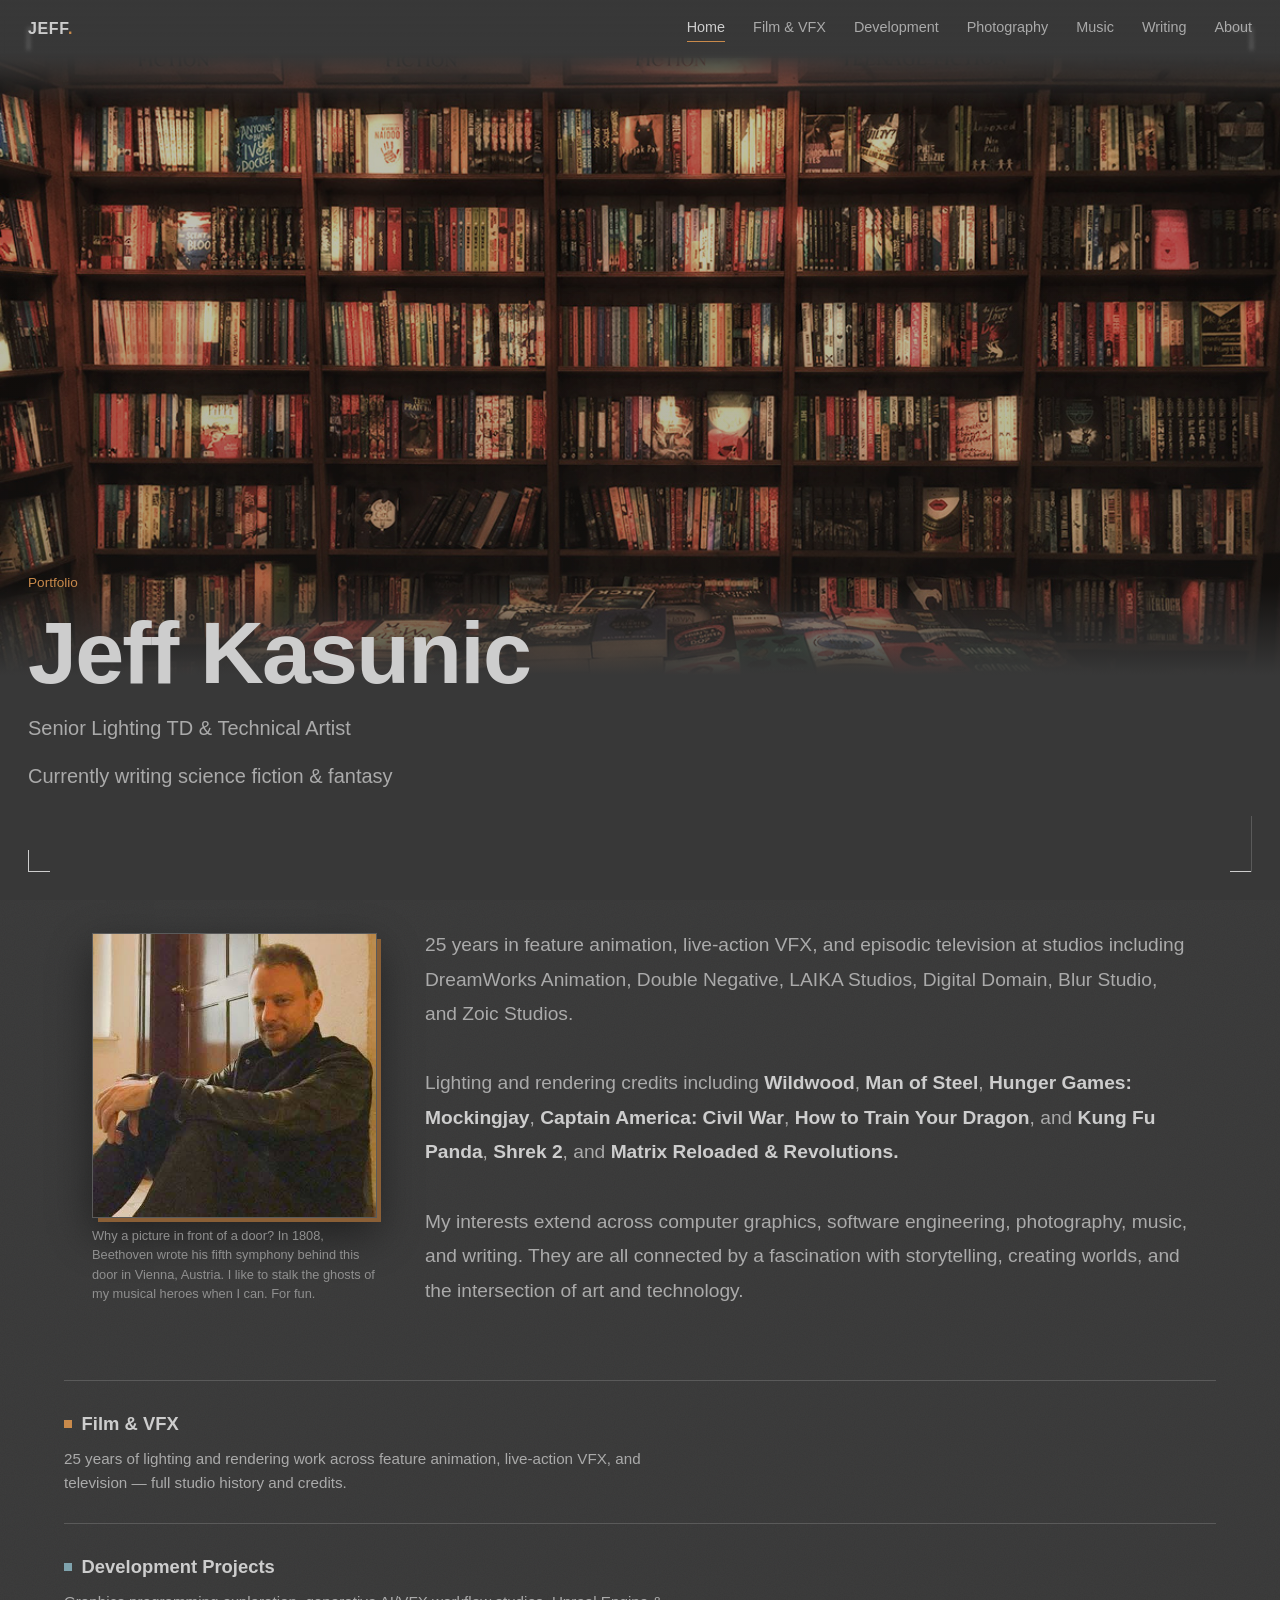
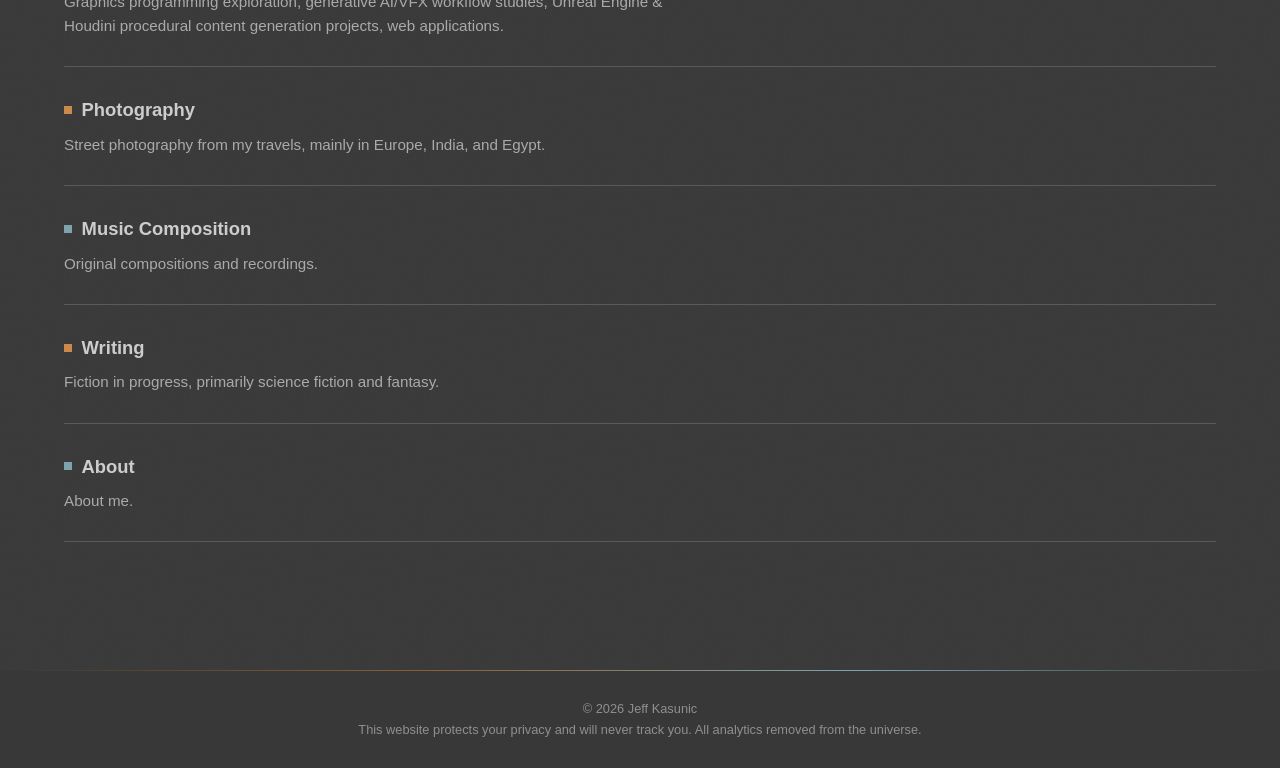
==== index.html @ d2fb2192 "Updated About page with expanded biography, British citizenship photo, and lightbox feature; refined" ====
<!DOCTYPE html>
<html lang="en">
<head>
<meta charset="UTF-8">
<meta name="viewport" content="width=device-width, initial-scale=1.0">
<title>Jeff Kasunic — Artist, Developer, Writer</title>
<meta name="description" content="Jeff Kasunic — Computer Artist, Developer, Science Fiction &amp; Fantasy Writer.">
<link rel="stylesheet" href="css/style.css">
</head>
<body>

<header class="site-nav">
  <a href="index.html" class="site-nav__mark">JEFF<span class="dot">.</span></a>
  <nav class="site-nav__links">
    <a href="index.html" aria-current="page">Home</a>
    <a href="film-vfx.html">Film &amp; VFX</a>
    <a href="projects.html">Development</a>
    <a href="photography.html">Photography</a>
    <a href="music.html">Music</a>
    <a href="writing.html">Writing</a>
    <a href="about.html">About</a>
  </nav>
  <button class="site-nav__toggle" aria-label="Open menu" aria-expanded="false">
    <span></span><span></span><span></span>
  </button>
</header>

<section id="top" class="hero">
  <img class="hero__bg hero__bg--colorcorrect" src="assets/hero/Books.jpg" alt="" fetchpriority="high">

  <div class="hero__frame" aria-hidden="true">
    <span class="corner corner--tl"></span>
    <span class="corner corner--tr"></span>
    <span class="corner corner--bl"></span>
    <span class="corner corner--br"></span>
  </div>

  <div class="hero__content">
    <p class="hero__eyebrow">Portfolio</p>
    <h1 class="hero__title">Jeff Kasunic</h1>
    <p class="hero__role">Senior Lighting TD &amp; Technical Artist</p>
    <p class="hero__role">Currently writing science fiction &amp; fantasy</p>
  </div>

  <a href="#highlights" class="hero__scroll" aria-label="Scroll down">
    <span class="hero__scroll-line"></span>
  </a>
</section>

<main>

  <div id="highlights" class="intro">
    <figure class="intro__figure">
      <img class="intro__photo" src="assets/hero/JK_01.jpg" alt="Jeff Kasunic" width="438" height="438" loading="lazy">
      <figcaption>
        Why a picture in front of a door? In 1808, Beethoven wrote his fifth symphony behind this door in Vienna, Austria.
        I like to stalk the ghosts of my musical heroes when I can. For fun.
      </figcaption>
    </figure>
    <p class="credit-line">
    25 years in feature animation, live-action VFX, and episodic television at studios
    including DreamWorks Animation, Double Negative, LAIKA Studios, Digital Domain, Blur Studio, and Zoic Studios.
    <br><br>
    Lighting and rendering credits including <strong>Wildwood</strong>, <strong>Man of Steel</strong>,
    <strong>Hunger Games: Mockingjay</strong>, <strong>Captain America: Civil War</strong>,
    <strong>How to Train Your Dragon</strong>, and <strong>Kung Fu Panda</strong>,
    <strong>Shrek 2</strong>, and <strong>Matrix Reloaded & Revolutions.</strong>
    <br><br>
      My interests extend across computer graphics, software engineering, photography, music, and writing.
      They are all connected by a fascination with storytelling, creating worlds, and the intersection of art and technology.
    </p>
  </div>

  <section class="section">
    <ul class="project-list">
      <li class="project-list__item">
        <div class="project-list__head">
          <h3><a href="film-vfx.html">Film &amp; VFX</a></h3>
        </div>
        <p>25 years of lighting and rendering work across feature animation,
          live-action VFX, and television — full studio history and credits.</p>
      </li>

      <li class="project-list__item">
        <div class="project-list__head">
          <h3><a href="projects.html">Development Projects</a></h3>
        </div>
        <p>Graphics programming exploration, generative AI/VFX workflow studies, Unreal Engine & Houdini
          procedural content generation projects, web applications.</p>
      </li>

      <li class="project-list__item">
        <div class="project-list__head">
          <h3><a href="photography.html">Photography</a></h3>
        </div>
        <p>Street photography from my travels, mainly in Europe, India, and Egypt.</p>
      </li>

      <li class="project-list__item">
        <div class="project-list__head">
          <h3><a href="music.html">Music Composition</a></h3>
        </div>
        <p>Original compositions and recordings.</p>
      </li>

      <li class="project-list__item">
        <div class="project-list__head">
          <h3><a href="writing.html">Writing</a></h3>
        </div>
        <p>Fiction in progress, primarily science fiction and fantasy.</p>
      </li>

      <li class="project-list__item">
        <div class="project-list__head">
          <h3><a href="about.html">About</a></h3>
        </div>
        <p>About me.</p>
      </li>
    </ul>

  </section>

</main>

<footer class="site-footer">
  <p>&copy; <span id="year"></span> Jeff Kasunic</p>
  <p>This website protects your privacy and will never track you. All analytics removed from the universe.</p>
</footer>

<script src="js/main.js"></script>
</body>
</html>
---- css/style.css ----
/* ==========================================================================
   Design tokens
   Palette is built around a lighting concept, not a generic dark theme:
   - void / panel  → a dark charcoal (not pure black), the walls of a
     screening room with the lights down rather than a void
   - bone          → a light neutral grey reference-white
   - amber (tungsten / bounce light) and cyan (cool key light) act as a
     deliberate two-light rig rather than a single neon accent.
   ========================================================================== */
:root {
  --void:        #383838;
  --panel:       #414141;
  --panel-raised:#4b4b4b;
  --hairline:    #5a5a5a;
  --bone:        #cdcdcd;
  --bone-dim:    #aaaaaa;
  --muted:       #8f8f8f;
  --amber:       #c98a4b;
  --amber-dim:   #8a5f36;
  --cyan:        #7fa3ad;
  --accent:      var(--amber); /* per-section light; .accent-cyan swaps it */

  --font: -apple-system, BlinkMacSystemFont, "Segoe UI", "Helvetica Neue", Arial, sans-serif;

  --space-1: 0.5rem;
  --space-2: 1rem;
  --space-3: 1.75rem;
  --space-4: 3rem;
  --space-5: 5rem;
  --space-6: 8rem;

  --max-w: 72rem;
  --radius: 2px;
}

/* ==========================================================================
   Reset & base
   ========================================================================== */
*, *::before, *::after { box-sizing: border-box; }
html { scroll-behavior: smooth; }
@media (prefers-reduced-motion: reduce) {
  html { scroll-behavior: auto; }
  *, *::before, *::after { animation-duration: 0.001ms !important; animation-iteration-count: 1 !important; transition-duration: 0.001ms !important; }
}

body {
  margin: 0;
  background: var(--void);
  color: var(--bone);
  font-family: var(--font);
  font-size: 16px;
  line-height: 1.6;
  -webkit-font-smoothing: antialiased;

  /* subtle film-grain texture, self-contained (no external image request) */
  background-image:
    url("data:image/svg+xml,%3Csvg xmlns='http://www.w3.org/2000/svg' width='120' height='120'%3E%3Cfilter id='n'%3E%3CfeTurbulence type='fractalNoise' baseFrequency='0.9' numOctaves='2' stitchTiles='stitch'/%3E%3C/filter%3E%3Crect width='100%25' height='100%25' filter='url(%23n)' opacity='0.035'/%3E%3C/svg%3E");
  background-repeat: repeat;
}

h1, h2, h3 { font-family: var(--font); color: var(--bone); margin: 0; }
p { margin: 0; color: var(--bone-dim); max-width: 38rem; }
a { color: inherit; text-decoration: none; }
img { max-width: 100%; display: block; }
ul { list-style: none; margin: 0; padding: 0; }

.visually-hidden {
  position: absolute; width: 1px; height: 1px;
  overflow: hidden; clip: rect(0 0 0 0); white-space: nowrap;
}

a:focus-visible,
button:focus-visible {
  outline: 2px solid var(--amber);
  outline-offset: 3px;
}

/* ==========================================================================
   Nav
   ========================================================================== */
.site-nav {
  position: fixed;
  top: 0; left: 0; right: 0;
  z-index: 50;
  display: flex;
  align-items: center;
  justify-content: space-between;
  padding: var(--space-2) var(--space-3);
  background: linear-gradient(to bottom, rgba(56,56,56,0.9), rgba(56,56,56,0));
  backdrop-filter: blur(2px);
}

.site-nav__mark {
  font-weight: 800;
  font-size: 1rem;
  letter-spacing: 0.04em;
}
.site-nav__mark .dot { color: var(--amber); }

.site-nav__links {
  display: flex;
  gap: var(--space-3);
}
.site-nav__links a {
  font-size: 0.9rem;
  color: var(--bone-dim);
  border-bottom: 1px solid transparent;
  padding-bottom: 2px;
  transition: color 0.2s ease, border-color 0.2s ease;
}
.site-nav__links a:hover { color: var(--bone); border-color: var(--amber); }
.site-nav__links a[aria-current="page"] { color: var(--bone); border-color: var(--amber); }

.site-nav__toggle {
  display: none;
  flex-direction: column;
  gap: 4px;
  width: 28px;
  background: none;
  border: 0;
  cursor: pointer;
  padding: 4px;
}
.site-nav__toggle span {
  display: block;
  height: 1px;
  background: var(--bone);
}

@media (max-width: 720px) {
  .site-nav__links {
    position: fixed;
    top: 0; right: 0;
    height: 100vh;
    width: min(70vw, 18rem);
    background: var(--panel);
    flex-direction: column;
    justify-content: center;
    align-items: flex-start;
    gap: var(--space-3);
    padding: var(--space-4);
    transform: translateX(100%);
    transition: transform 0.3s ease;
    border-left: 1px solid var(--hairline);
  }
  .site-nav__links.is-open { transform: translateX(0); }
  .site-nav__toggle { display: flex; }
}

/* ==========================================================================
   Hero — treated like a film title card / lower-third
   ========================================================================== */
.hero {
  position: relative;
  min-height: 100svh;
  display: flex;
  align-items: flex-end;
  padding: var(--space-3);
  overflow: hidden;
  isolation: isolate;
}

.hero__bg {
  position: absolute;
  z-index: -1;
  inset: 0;
  width: 100%;
  height: 100%;
  object-fit: cover;
  object-position: center 40%;
}
/* Poster collage is busy and bright, so knock it back behind the text */
.hero__bg--colorcorrect { object-position: center; filter: brightness(0.75) saturate(0.85); }
/* Darken the top so the nav stays legible, and the lower-left so the title does */
.hero::before {
  content: "";
  position: absolute;
  inset: 0;
  background:
    linear-gradient(to bottom, var(--void) 6%, rgba(56, 56, 56, 1.0) 6%, rgba(0, 0, 0, 0) 12%),
    linear-gradient(to top, var(--void) 25%, rgba(56, 56, 56, 0.10) 35%, rgba(0, 0, 0, 0) 70%);
  pointer-events: none;
}

.hero__frame { position: absolute; inset: var(--space-3); pointer-events: none; }
.corner {
  position: absolute;
  width: 22px; height: 22px;
  border-color: var(--amber-dim);
  opacity: 0;
  transform: scale(0.6);
  animation: corner-in 0.7s ease forwards;
}
.corner--tl { top: 0; left: 0; border-top: 1px solid; border-left: 1px solid; animation-delay: 0.1s; }
.corner--tr { top: 0; right: 0; border-top: 1px solid; border-right: 1px solid; animation-delay: 0.25s; }
.corner--bl { bottom: 0; left: 0; border-bottom: 1px solid; border-left: 1px solid; animation-delay: 0.4s; }
.corner--br { bottom: 0; right: 0; border-bottom: 1px solid; border-right: 1px solid; animation-delay: 0.55s; }

@keyframes corner-in {
  to { opacity: 1; transform: scale(1); }
}

.hero__content {
  position: relative;
  padding: var(--space-4) 0 var(--space-5);
  max-width: 44rem;
}

.hero__eyebrow {
  font-size: 0.85rem;
  color: var(--amber);
  margin: 0 0 var(--space-2);
}

.hero__title {
  font-size: clamp(2.6rem, 8vw, 5.5rem);
  font-weight: 800;
  letter-spacing: -0.02em;
  line-height: 0.98;
}
.hero__title-muted { color: var(--muted); font-weight: 500; }

.hero__role {
  margin-top: var(--space-2);
  font-size: clamp(1rem, 2vw, 1.25rem);
  color: var(--bone-dim);
}

.hero__scroll {
  position: absolute;
  bottom: var(--space-3);
  right: var(--space-3);
  width: 1px;
  height: 3.5rem;
}
.hero__scroll-line {
  display: block;
  width: 1px;
  height: 100%;
  background: var(--hairline);
  position: relative;
  overflow: hidden;
}
.hero__scroll-line::after {
  content: "";
  position: absolute;
  top: -100%; left: 0;
  width: 100%; height: 100%;
  background: var(--amber);
  animation: scroll-run 2.2s ease-in-out infinite;
}
@keyframes scroll-run {
  0% { top: -100%; }
  60% { top: 100%; }
  100% { top: 100%; }
}

/* ==========================================================================
   Section shell
   ========================================================================== */
.section {
  padding: var(--space-6) var(--space-3);
  border-top: 1px solid var(--hairline);
}
.section__head {
  max-width: var(--max-w);
  margin: 0 auto var(--space-4);
}
.section__head h2 {
  font-size: clamp(1.6rem, 3vw, 2.2rem);
  font-weight: 700;
  letter-spacing: -0.01em;
  margin-bottom: var(--space-2);
}
.section__intro { max-width: 34rem; }
/* ==========================================================================
   Film & VFX
   ========================================================================== */
.section--work { background: var(--void); }
/* Stacked work sections (reel/skills → experience) share a background, so tighten the gap */
.section--work:has(+ .section--work) { padding-bottom: var(--space-4); }
.section--work + .section--work { padding-top: var(--space-4); }
.page-head + .section--work { padding-top: var(--space-4); }

.reel {
  max-width: var(--max-w);
  margin: 0 auto var(--space-4);
}
.reel__frame {
  aspect-ratio: 1280 / 852; /* match the reel's native ratio so there's no letterboxing */
  background: var(--panel);
  border: 1px solid var(--hairline);
  display: flex;
  align-items: center;
  justify-content: center;
}
.reel__placeholder { color: var(--muted); font-size: 0.9rem; }
.reel__frame iframe { width: 100%; height: 100%; border: 0; display: block; }

/* ==========================================================================
   Music — click-to-load SoundCloud player
   ========================================================================== */
.player {
  max-width: var(--max-w);
  margin: 0 auto;
}
.player__frame {
  height: 450px;
  background: var(--panel);
  border: 1px solid var(--hairline);
  display: flex;
  flex-direction: column;
  align-items: center;
  justify-content: center;
  gap: var(--space-2);
  padding: var(--space-3);
  text-align: center;
}
.player__frame iframe { width: 100%; height: 100%; border: 0; display: block; }
.player__frame.is-loaded { padding: 0; }
.player__load {
  font: inherit;
  color: var(--bone);
  background: transparent;
  border: 1px solid var(--amber);
  border-radius: var(--radius);
  padding: var(--space-1) var(--space-3);
  cursor: pointer;
}
.player__load:hover { background: var(--amber-dim); }
.player__note { color: var(--muted); font-size: 0.9rem; max-width: 32rem; }
.player__note a { color: var(--bone); border-bottom: 1px solid var(--amber); }
.player__note--intro { max-width: none; margin: 0 0 var(--space-3); }

.tracks {
  display: grid;
  grid-template-columns: repeat(2, minmax(0, 1fr));
  gap: var(--space-4) var(--space-3);
}
@media (max-width: 720px) {
  .tracks { grid-template-columns: minmax(0, 1fr); }
}
.player__frame--track {
  height: 166px;
  box-shadow: 0 0.5rem 1.25rem rgba(0, 0, 0, 0.45);
}
.track__title {
  font-size: 1.1rem;
  font-weight: 500;
  margin: var(--space-2) 0 var(--space-1);
}
.track__title a { color: var(--bone); }
.track__title a:hover { color: var(--amber); }
.track__desc { color: var(--bone-dim); max-width: 40rem; margin: 0; }
.track__desc a { color: var(--bone); border-bottom: 1px solid var(--amber); }
.track__desc a:hover { color: var(--amber); }

/* Music page: the two lights of the palette split the page — amber (tungsten)
   for live recordings, cyan (cool key light) for electronic/studio work */
.section--live { --accent: var(--amber); }
.section--electronic { --accent: var(--cyan); }

.section__eyebrow {
  font-size: 0.75rem;
  letter-spacing: 0.12em;
  text-transform: uppercase;
  color: var(--accent, var(--amber));
  margin: 0 0 var(--space-1);
}

.section--live .tracks,
.section--electronic .tracks { counter-reset: track; }
.section--live .player__frame--track,
.section--electronic .player__frame--track {
  position: relative;
  border-top: 2px solid var(--accent);
  background: linear-gradient(135deg, color-mix(in srgb, var(--accent) 18%, var(--panel)), var(--panel) 65%);
  transition: transform 0.2s ease, box-shadow 0.2s ease;
}
/* Faint waveform behind the play button; gone once the real player loads */
.section--live .player__frame--track::before,
.section--electronic .player__frame--track::before {
  content: "";
  position: absolute;
  inset: 25% var(--space-3);
  background: var(--accent);
  opacity: 0.18;
  -webkit-mask: url("data:image/svg+xml,<svg xmlns='http://www.w3.org/2000/svg' viewBox='0 0 192 40' preserveAspectRatio='none'><rect x='0' y='12.9' width='2' height='14.3' rx='1'/><rect x='3' y='13.1' width='2' height='13.9' rx='1'/><rect x='6' y='8.6' width='2' height='22.7' rx='1'/><rect x='9' y='12.2' width='2' height='15.7' rx='1'/><rect x='12' y='9.7' width='2' height='20.5' rx='1'/><rect x='15' y='11.5' width='2' height='16.9' rx='1'/><rect x='18' y='12.9' width='2' height='14.1' rx='1'/><rect x='21' y='7.6' width='2' height='24.7' rx='1'/><rect x='24' y='8.1' width='2' height='23.8' rx='1'/><rect x='27' y='4.3' width='2' height='31.3' rx='1'/><rect x='30' y='8.1' width='2' height='23.7' rx='1'/><rect x='33' y='10.8' width='2' height='18.5' rx='1'/><rect x='36' y='10.3' width='2' height='19.4' rx='1'/><rect x='39' y='6.8' width='2' height='26.4' rx='1'/><rect x='42' y='8.5' width='2' height='23.0' rx='1'/><rect x='45' y='5.1' width='2' height='29.9' rx='1'/><rect x='48' y='2.0' width='2' height='36.1' rx='1'/><rect x='51' y='2.1' width='2' height='35.8' rx='1'/><rect x='54' y='7.8' width='2' height='24.5' rx='1'/><rect x='57' y='10.8' width='2' height='18.5' rx='1'/><rect x='60' y='6.4' width='2' height='27.2' rx='1'/><rect x='63' y='10.7' width='2' height='18.6' rx='1'/><rect x='66' y='4.1' width='2' height='31.9' rx='1'/><rect x='69' y='8.4' width='2' height='23.3' rx='1'/><rect x='72' y='11.1' width='2' height='17.7' rx='1'/><rect x='75' y='13.1' width='2' height='13.9' rx='1'/><rect x='78' y='12.6' width='2' height='14.9' rx='1'/><rect x='81' y='9.3' width='2' height='21.4' rx='1'/><rect x='84' y='13.7' width='2' height='12.6' rx='1'/><rect x='87' y='10.0' width='2' height='20.0' rx='1'/><rect x='90' y='8.6' width='2' height='22.9' rx='1'/><rect x='93' y='10.1' width='2' height='19.8' rx='1'/><rect x='96' y='9.7' width='2' height='20.6' rx='1'/><rect x='99' y='13.6' width='2' height='12.9' rx='1'/><rect x='102' y='12.8' width='2' height='14.4' rx='1'/><rect x='105' y='9.4' width='2' height='21.2' rx='1'/><rect x='108' y='3.6' width='2' height='32.8' rx='1'/><rect x='111' y='4.4' width='2' height='31.3' rx='1'/><rect x='114' y='6.7' width='2' height='26.7' rx='1'/><rect x='117' y='7.6' width='2' height='24.7' rx='1'/><rect x='120' y='10.2' width='2' height='19.7' rx='1'/><rect x='123' y='10.1' width='2' height='19.7' rx='1'/><rect x='126' y='3.8' width='2' height='32.4' rx='1'/><rect x='129' y='1.8' width='2' height='36.4' rx='1'/><rect x='132' y='4.6' width='2' height='30.8' rx='1'/><rect x='135' y='4.9' width='2' height='30.3' rx='1'/><rect x='138' y='8.3' width='2' height='23.3' rx='1'/><rect x='141' y='7.6' width='2' height='24.7' rx='1'/><rect x='144' y='7.9' width='2' height='24.2' rx='1'/><rect x='147' y='9.0' width='2' height='22.0' rx='1'/><rect x='150' y='3.3' width='2' height='33.4' rx='1'/><rect x='153' y='9.7' width='2' height='20.6' rx='1'/><rect x='156' y='9.5' width='2' height='20.9' rx='1'/><rect x='159' y='8.9' width='2' height='22.1' rx='1'/><rect x='162' y='13.7' width='2' height='12.7' rx='1'/><rect x='165' y='11.5' width='2' height='16.9' rx='1'/><rect x='168' y='14.5' width='2' height='11.0' rx='1'/><rect x='171' y='9.2' width='2' height='21.5' rx='1'/><rect x='174' y='7.6' width='2' height='24.9' rx='1'/><rect x='177' y='8.7' width='2' height='22.5' rx='1'/><rect x='180' y='7.5' width='2' height='24.9' rx='1'/><rect x='183' y='11.9' width='2' height='16.3' rx='1'/><rect x='186' y='8.4' width='2' height='23.2' rx='1'/><rect x='189' y='6.5' width='2' height='26.9' rx='1'/></svg>") center / 100% 100% no-repeat;
          mask: url("data:image/svg+xml,<svg xmlns='http://www.w3.org/2000/svg' viewBox='0 0 192 40' preserveAspectRatio='none'><rect x='0' y='12.9' width='2' height='14.3' rx='1'/><rect x='3' y='13.1' width='2' height='13.9' rx='1'/><rect x='6' y='8.6' width='2' height='22.7' rx='1'/><rect x='9' y='12.2' width='2' height='15.7' rx='1'/><rect x='12' y='9.7' width='2' height='20.5' rx='1'/><rect x='15' y='11.5' width='2' height='16.9' rx='1'/><rect x='18' y='12.9' width='2' height='14.1' rx='1'/><rect x='21' y='7.6' width='2' height='24.7' rx='1'/><rect x='24' y='8.1' width='2' height='23.8' rx='1'/><rect x='27' y='4.3' width='2' height='31.3' rx='1'/><rect x='30' y='8.1' width='2' height='23.7' rx='1'/><rect x='33' y='10.8' width='2' height='18.5' rx='1'/><rect x='36' y='10.3' width='2' height='19.4' rx='1'/><rect x='39' y='6.8' width='2' height='26.4' rx='1'/><rect x='42' y='8.5' width='2' height='23.0' rx='1'/><rect x='45' y='5.1' width='2' height='29.9' rx='1'/><rect x='48' y='2.0' width='2' height='36.1' rx='1'/><rect x='51' y='2.1' width='2' height='35.8' rx='1'/><rect x='54' y='7.8' width='2' height='24.5' rx='1'/><rect x='57' y='10.8' width='2' height='18.5' rx='1'/><rect x='60' y='6.4' width='2' height='27.2' rx='1'/><rect x='63' y='10.7' width='2' height='18.6' rx='1'/><rect x='66' y='4.1' width='2' height='31.9' rx='1'/><rect x='69' y='8.4' width='2' height='23.3' rx='1'/><rect x='72' y='11.1' width='2' height='17.7' rx='1'/><rect x='75' y='13.1' width='2' height='13.9' rx='1'/><rect x='78' y='12.6' width='2' height='14.9' rx='1'/><rect x='81' y='9.3' width='2' height='21.4' rx='1'/><rect x='84' y='13.7' width='2' height='12.6' rx='1'/><rect x='87' y='10.0' width='2' height='20.0' rx='1'/><rect x='90' y='8.6' width='2' height='22.9' rx='1'/><rect x='93' y='10.1' width='2' height='19.8' rx='1'/><rect x='96' y='9.7' width='2' height='20.6' rx='1'/><rect x='99' y='13.6' width='2' height='12.9' rx='1'/><rect x='102' y='12.8' width='2' height='14.4' rx='1'/><rect x='105' y='9.4' width='2' height='21.2' rx='1'/><rect x='108' y='3.6' width='2' height='32.8' rx='1'/><rect x='111' y='4.4' width='2' height='31.3' rx='1'/><rect x='114' y='6.7' width='2' height='26.7' rx='1'/><rect x='117' y='7.6' width='2' height='24.7' rx='1'/><rect x='120' y='10.2' width='2' height='19.7' rx='1'/><rect x='123' y='10.1' width='2' height='19.7' rx='1'/><rect x='126' y='3.8' width='2' height='32.4' rx='1'/><rect x='129' y='1.8' width='2' height='36.4' rx='1'/><rect x='132' y='4.6' width='2' height='30.8' rx='1'/><rect x='135' y='4.9' width='2' height='30.3' rx='1'/><rect x='138' y='8.3' width='2' height='23.3' rx='1'/><rect x='141' y='7.6' width='2' height='24.7' rx='1'/><rect x='144' y='7.9' width='2' height='24.2' rx='1'/><rect x='147' y='9.0' width='2' height='22.0' rx='1'/><rect x='150' y='3.3' width='2' height='33.4' rx='1'/><rect x='153' y='9.7' width='2' height='20.6' rx='1'/><rect x='156' y='9.5' width='2' height='20.9' rx='1'/><rect x='159' y='8.9' width='2' height='22.1' rx='1'/><rect x='162' y='13.7' width='2' height='12.7' rx='1'/><rect x='165' y='11.5' width='2' height='16.9' rx='1'/><rect x='168' y='14.5' width='2' height='11.0' rx='1'/><rect x='171' y='9.2' width='2' height='21.5' rx='1'/><rect x='174' y='7.6' width='2' height='24.9' rx='1'/><rect x='177' y='8.7' width='2' height='22.5' rx='1'/><rect x='180' y='7.5' width='2' height='24.9' rx='1'/><rect x='183' y='11.9' width='2' height='16.3' rx='1'/><rect x='186' y='8.4' width='2' height='23.2' rx='1'/><rect x='189' y='6.5' width='2' height='26.9' rx='1'/></svg>") center / 100% 100% no-repeat;
  pointer-events: none;
}
.section--live .player__frame--track.is-loaded::before,
.section--electronic .player__frame--track.is-loaded::before { display: none; }
.section--live .track:hover .player__frame--track,
.section--electronic .track:hover .player__frame--track {
  transform: translateY(-3px);
  box-shadow: 0 0.9rem 1.75rem rgba(0, 0, 0, 0.5);
}
@media (prefers-reduced-motion: reduce) {
  .section--live .track:hover .player__frame--track,
  .section--electronic .track:hover .player__frame--track { transform: none; }
}
.section--live .player__load,
.section--electronic .player__load {
  position: relative;
  border-color: var(--accent);
  background: rgba(56, 56, 56, 0.75);
}
.section--live .player__load::before,
.section--electronic .player__load::before {
  content: "\25B6";
  color: var(--accent);
  margin-right: 0.6em;
  font-size: 0.8em;
}
.section--live .player__load:hover,
.section--electronic .player__load:hover {
  background: color-mix(in srgb, var(--accent) 45%, var(--void));
}
.section--live .track__title,
.section--electronic .track__title { counter-increment: track; }
.section--live .track__title::before,
.section--electronic .track__title::before {
  content: counter(track, decimal-leading-zero);
  color: var(--accent);
  font-size: 0.8rem;
  font-variant-numeric: tabular-nums;
  margin-right: 0.75em;
}
.section--live .track__title a:hover,
.section--electronic .track__title a:hover { color: var(--accent); }
.section--live .track__desc a,
.section--live .player__note a,
.section--electronic .track__desc a { border-color: var(--accent); }

/* ==========================================================================
   Writing
   ========================================================================== */
.books {
  max-width: var(--max-w);
  margin: 0 auto;
  display: grid;
  gap: var(--space-4);
}
.book {
  display: grid;
  grid-template-columns: 11rem minmax(0, 1fr);
  gap: var(--space-3);
  align-items: start;
}
@media (max-width: 720px) {
  .book { grid-template-columns: minmax(0, 1fr); }
  .book__cover { width: 9rem; }
}
/* Same 2:3 frame as the film posters; doubles as a text card until a cover exists */
.book__cover {
  aspect-ratio: 2 / 3;
  background: var(--panel-raised);
  border: 1px solid var(--hairline);
  overflow: hidden;
  display: flex;
  align-items: center;
  justify-content: center;
  padding: var(--space-2);
}
.book__cover img { width: 100%; height: 100%; object-fit: cover; }
.book__cover:has(img) { padding: 0; }
.book__cover-title {
  font-size: 0.95rem;
  font-weight: 600;
  text-align: center;
  color: var(--bone-dim);
}
.book__status {
  font-size: 0.75rem;
  letter-spacing: 0.12em;
  text-transform: uppercase;
  color: var(--amber);
}
.book__title { font-size: 1.4rem; font-weight: 700; margin-top: 0.25rem; }
.book__desc { margin-top: var(--space-1); }
.book__links { display: flex; gap: var(--space-2); margin-top: var(--space-2); }
.book__links a {
  font-size: 0.85rem;
  color: var(--cyan);
  border-bottom: 1px solid transparent;
}
.book__links a:hover { border-color: var(--cyan); }

.credits {
  max-width: var(--max-w);
  margin: 0 auto;
  width: 100%;
  border-collapse: collapse;
  font-size: 0.95rem;
}
.credits th {
  text-align: left;
  font-weight: 500;
  color: var(--muted);
  font-size: 0.8rem;
  padding: var(--space-1) var(--space-2) var(--space-1) 0;
  border-bottom: 1px solid var(--hairline);
}
.credits td {
  padding: var(--space-2) var(--space-2) var(--space-2) 0;
  border-bottom: 1px solid var(--hairline);
  color: var(--bone-dim);
}
.credits tr td:first-child { color: var(--amber); font-variant-numeric: tabular-nums; width: 4.5rem; }
.credits tr td:nth-child(2) { color: var(--bone); }

.tool-strip {
  max-width: var(--max-w);
  margin: var(--space-4) auto 0;
  display: flex;
  flex-wrap: wrap;
  gap: var(--space-2) var(--space-3);
}
.tool-strip li {
  font-size: 0.85rem;
  color: var(--bone-dim);
  padding-bottom: 2px;
  border-bottom: 1px solid var(--hairline);
}

/* ==========================================================================
   Photography — image-forward grid
   ========================================================================== */
.section--photo { background: var(--panel); }

.photo-grid {
  max-width: var(--max-w);
  margin: 0 auto;
  display: grid;
  grid-template-columns: repeat(3, 1fr);
  gap: var(--space-3) var(--space-2);
}
.photo-grid__item { margin: 0; }
.photo-grid__link {
  display: block;
  width: 100%;
  height: 15.5rem;
  overflow: hidden;
  background: var(--panel-raised);
  padding: 0;
  border: 0;
  cursor: zoom-in;
}
.photo-grid__item img {
  width: 100%;
  height: 100%;
  object-fit: cover;
  filter: grayscale(15%);
  transition: filter 0.3s ease, transform 0.4s ease;
}
.photo-grid__item:hover img { filter: grayscale(0%); transform: scale(1.02); }
.photo-grid__item figcaption {
  margin-top: var(--space-1);
  font-size: 0.8rem;
  line-height: 1.4;
  color: var(--bone-dim);
}

/* Lightbox */
.lightbox {
  position: fixed;
  inset: 0;
  z-index: 100;
  display: flex;
  align-items: center;
  justify-content: center;
  padding: var(--space-4);
  background: rgba(0, 0, 0, 0.92);
  opacity: 0;
  visibility: hidden;
  transition: opacity 0.25s ease;
}
.lightbox.is-open { opacity: 1; visibility: visible; }
.lightbox__img {
  max-width: 100%;
  max-height: 85vh;
  object-fit: contain;
  box-shadow: 0 1.5rem 4rem rgba(0, 0, 0, 0.6);
}
.lightbox__close,
.lightbox__prev,
.lightbox__next {
  position: absolute;
  background: none;
  border: 0;
  color: var(--bone);
  cursor: pointer;
  line-height: 1;
  padding: var(--space-2);
}
.lightbox__close { top: var(--space-2); right: var(--space-2); font-size: 1.8rem; }
.lightbox__prev,
.lightbox__next { top: 50%; transform: translateY(-50%); font-size: 2.5rem; }
.lightbox__prev { left: var(--space-1); }
.lightbox__next { right: var(--space-1); }
.lightbox__close:hover,
.lightbox__prev:hover,
.lightbox__next:hover { color: var(--amber); }
.lightbox__caption {
  position: absolute;
  bottom: var(--space-3);
  left: 0;
  right: 0;
  max-width: none;
  text-align: center;
  font-size: 0.85rem;
  color: var(--bone-dim);
}

@media (max-width: 720px) {
  .photo-grid { grid-template-columns: repeat(2, 1fr); }
  .photo-grid__link { height: 11rem; }
}

/* ==========================================================================
   Developer projects — flat rows, no card/shadow kit
   ========================================================================== */
.section--projects { background: var(--void); }
/* Stacked project groups share a background, so tighten the gap */
.section--projects:has(+ .section--projects) { padding-bottom: var(--space-4); }
.section--projects + .section--projects,
.page-head + .section--projects { padding-top: var(--space-4); }

.section__head:has(+ .project-list) { margin-bottom: 0; }
.project-list { max-width: var(--max-w); margin: 0 auto; }
.project-list__item {
  padding: var(--space-3) 0;
  border-top: 1px solid var(--hairline);
}
.project-list__item:last-child { border-bottom: 1px solid var(--hairline); }

.project-list__head {
  display: flex;
  align-items: baseline;
  justify-content: space-between;
  gap: var(--space-2);
  flex-wrap: wrap;
}
.project-list__head h3 { font-size: 1.15rem; font-weight: 700; }

.project-list__links { display: flex; gap: var(--space-2); }
.project-list__links a {
  font-size: 0.85rem;
  color: var(--cyan);
  border-bottom: 1px solid transparent;
}
.project-list__links a:hover { border-color: var(--cyan); }

.project-list__item p { margin-top: var(--space-1); font-size: 0.95rem; }

/* Projects page: description | image | links columns */
.project-list--cols .project-list__item {
  display: grid;
  grid-template-columns: minmax(0, 40rem) 1fr 6rem;
  grid-template-areas: "text shot links";
  gap: var(--space-4);
  align-items: start;
}
.project-list--cols .project-list__text { grid-area: text; }
.project-list--cols h3 { font-size: 1.15rem; font-weight: 700; }
.project-list--cols .project-list__links {
  grid-area: links;
  justify-content: flex-end;
  padding-top: 0.25rem;
}
.project-list__shot {
  grid-area: shot;
  display: block;
  width: 100%;
  max-width: 320px;
  justify-self: center;
}
.project-list__shot img {
  display: block;
  width: 100%;
  height: auto;
  border: 1px solid var(--hairline);
  border-radius: var(--radius);
  box-shadow: 0 0.5rem 1.25rem rgba(0, 0, 0, 0.45);
}
.project-list__shot:hover img { border-color: var(--cyan); }
/* Tablet: the fixed-max text column crowds the image, so share the row and widen the gutters */
@media (min-width: 721px) and (max-width: 1200px) {
  .project-list--cols .project-list__item {
    grid-template-columns: minmax(0, 1fr) minmax(0, 15rem) 4rem;
    column-gap: var(--space-5);
  }
}
@media (max-width: 720px) {
  .project-list--cols .project-list__item {
    grid-template-columns: 1fr;
    grid-template-areas: "text" "shot" "links";
    gap: var(--space-2);
  }
  .project-list__shot { justify-self: start; }
  .project-list--cols .project-list__links { justify-content: flex-start; padding-top: 0; }
}

.tag-list {
  display: flex;
  flex-wrap: wrap;
  gap: var(--space-2);
  margin-top: var(--space-2);
}
.timeline__bullets + .tag-list { margin-top: var(--space-3); }
.tag-list li {
  font-size: 0.75rem;
  color: var(--muted);
  padding: 0.15rem 0.55rem;
  border: 1px solid var(--hairline);
  border-radius: var(--radius);
}

/* ==========================================================================
   About / contact
   ========================================================================== */
.section--about { background: var(--panel); }
.about { max-width: 34rem; margin: 0 auto; }
.about h2 { font-size: clamp(1.6rem, 3vw, 2.2rem); margin-bottom: var(--space-3); }
.about p { max-width: none; }
.about__heading { font-weight: 700; letter-spacing: -0.01em; margin-top: var(--space-5); }
.about__heading + .contact-list { margin-top: 0; }
.about:has(.about__photo) {
  max-width: 56rem;
  display: grid;
  grid-template-columns: 310px 1fr;
  gap: var(--space-4);
  align-items: start;
}
.about .intro__figure { width: 310px; }
@media (max-width: 720px) {
  .about:has(.about__photo) { grid-template-columns: 1fr; gap: var(--space-3); }
}

.contact-list {
  margin-top: var(--space-4);
  display: flex;
  flex-wrap: wrap;
  gap: var(--space-3);
}
.contact-list a {
  font-size: 0.95rem;
  color: var(--amber);
  border-bottom: 1px solid transparent;
}
.contact-list a:hover { border-color: var(--amber); }
.contact { max-width: var(--max-w); margin: 0 auto; }
.contact .contact-list { margin-top: 0; }

/* ==========================================================================
   Page head — the sub-page equivalent of the hero, without the full-screen
   staging (used on every page except Home)
   ========================================================================== */
.page-head {
  max-width: var(--max-w);
  margin: 0 auto;
  padding: calc(var(--space-6) + var(--space-2)) var(--space-3) var(--space-4);
}
.page-head h1 {
  font-size: clamp(2rem, 5vw, 3.2rem);
  font-weight: 800;
  letter-spacing: -0.02em;
}
.page-head p { margin-top: var(--space-2); font-size: 1.05rem; }
.page-head p a { color: var(--bone); border-bottom: 1px solid var(--amber); }
.page-head p a:hover { color: var(--amber); }

/* A soft pool of light behind each page title, plus a small motif under it
   that hints at the page's subject */
.page-head {
  --head-glow: rgba(201, 138, 75, 0.14);
  background: radial-gradient(closest-side at 40% 50%, var(--head-glow), transparent);
}
.page-head h1::after {
  content: "";
  display: block;
  width: 3rem;
  height: 3px;
  margin-top: var(--space-2);
  background: var(--amber);
  opacity: 0.8;
}
/* Music: a five-line staff */
.page-head--music h1::after {
  width: 5rem;
  height: 17px;
  background: repeating-linear-gradient(to bottom, var(--amber) 0 1px, transparent 1px 4px);
  opacity: 0.7;
}
/* Optional photo floated beside the page intro (Music) */
.page-head:has(.page-head__figure)::after { content: ""; display: block; clear: both; }
.page-head__figure {
  float: right;
  width: min(42%, 420px);
  margin: 0 10px var(--space-2) var(--space-4);
}
.page-head__zoom { display: block; cursor: zoom-in; }
.page-head__img {
  display: block;
  transition: transform 0.2s ease;
  width: 100%;
  height: auto;
  border: 1px solid var(--hairline);
  box-shadow: 5px 5px 0 -1px var(--amber-dim), 0 1rem 2.5rem rgba(0, 0, 0, 0.45);
}
.page-head__zoom .intro__photo { transition: transform 0.2s ease; }
.page-head__zoom:hover .page-head__img,
.page-head__zoom:hover .intro__photo { transform: translateY(-3px); }
@media (prefers-reduced-motion: reduce) {
  .page-head__zoom:hover .page-head__img,
  .page-head__zoom:hover .intro__photo { transform: none; }
}
.page-head__figure figcaption {
  margin-top: calc(var(--space-1) + 10px); /* clear the offset frame */
  font-size: 0.8rem;
  line-height: 1.5;
  color: var(--muted);
}
.page-head__figure figcaption a { color: var(--bone-dim); border-bottom: 1px solid var(--amber); white-space: nowrap; }
.page-head__figure figcaption a:hover { color: var(--amber); }
@media (max-width: 720px) {
  .page-head__figure { float: none; width: calc(100% - 10px); margin: 0 0 var(--space-3); }
}
/* Film & VFX: a strip of film with sprocket holes */
.page-head--film h1::after {
  width: 6rem;
  height: 10px;
  background:
    repeating-linear-gradient(to right, transparent 0 3px, var(--void) 3px 9px) center / 100% 4px no-repeat,
    var(--amber);
}
/* Development: a blinking terminal cursor after the title */
.page-head--dev h1::after {
  display: inline-block;
  width: 0.1em;
  height: 0.85em;
  margin: 0 0 0 0.12em;
  vertical-align: -0.05em;
  background: var(--amber);
  animation: cursor-blink 1.1s steps(1) infinite;
}
@keyframes cursor-blink { 50% { opacity: 0; } }
@media (prefers-reduced-motion: reduce) {
  .page-head--dev h1::after { animation: none; }
}
/* Photography: a warm-to-cool white-balance bar */
.page-head--photo h1::after {
  width: 7rem;
  background: linear-gradient(to right, var(--amber), var(--bone-dim), var(--cyan));
}
/* Writing: three lines of text, the last one short */
.page-head--writing h1::after {
  width: 5rem;
  height: 16px;
  background:
    linear-gradient(var(--amber), var(--amber)) 0 0 / 100% 2px no-repeat,
    linear-gradient(var(--amber), var(--amber)) 0 7px / 85% 2px no-repeat,
    linear-gradient(var(--amber), var(--amber)) 0 14px / 50% 2px no-repeat;
}


/* ==========================================================================
   Selected credits line (Home)
   ========================================================================== */
.intro {
  max-width: var(--max-w);
  margin: 0 auto;
  padding: var(--space-3) var(--space-3) 4.5rem;
  display: flex;
  align-items: center;
  gap: var(--space-4);
}
.intro__figure {
  flex: none;
  width: 285px;
  max-width: 100%;
  margin: 0;
}
.intro__photo {
  display: block;
  width: 100%;
  height: auto;
  border: 1px solid var(--hairline);
}
.intro__figure figcaption {
  margin-top: var(--space-1);
  font-size: 0.8rem;
  line-height: 1.5;
  color: var(--muted);
}
@media (max-width: 720px) {
  .intro { flex-direction: column; align-items: flex-start; gap: var(--space-3); }
}
.credit-line {
  max-width: none;
  font-size: clamp(1rem, 1.6vw, 1.2rem);
  line-height: 1.8;
  color: var(--bone-dim);
}
.credit-line strong { color: var(--bone); font-weight: 600; }
.intro + .section { padding-top: 0; border-top: none; }


/* ==========================================================================
   Skills grid (Film & VFX)
   ========================================================================== */
.skills-grid {
  max-width: var(--max-w);
  margin: 0 auto;
  display: grid;
  grid-template-columns: repeat(auto-fit, minmax(13rem, 1fr));
  gap: var(--space-3) var(--space-4);
}
.skills-grid__group h3 {
  font-size: 0.8rem;
  font-weight: 600;
  color: var(--amber);
  margin-bottom: var(--space-1);
}
.skills-grid__group p { font-size: 0.9rem; color: var(--bone-dim); }

/* ==========================================================================
   Experience timeline (Film & VFX)
   ========================================================================== */
.section__head:has(+ .timeline),
.section__head:has(+ .info-grid),
.section__head:has(+ .contact) { margin-bottom: 0; }
.section__head + .info-grid { margin-top: 0; }
.timeline { max-width: var(--max-w); margin: 0 auto; }
.timeline__item {
  padding: var(--space-3) 0;
  border-top: 1px solid var(--hairline);
}
.timeline__item:last-child { border-bottom: 1px solid var(--hairline); }

.timeline__header {
  display: flex;
  justify-content: space-between;
  align-items: baseline;
  flex-wrap: wrap;
  gap: var(--space-1) var(--space-3);
}
.timeline__role {
  display: flex;
  flex-wrap: wrap;
  align-items: center;
  gap: var(--space-1);
  margin-top: var(--space-3);
  font-size: 1rem;
  font-weight: 400;
  color: var(--bone);
}
.timeline__title {
  border: 1px solid var(--hairline);
  border-radius: var(--radius);
  background: var(--panel);
  padding: 0.2rem 0.6rem;
}
.timeline__tag {
  font-size: 0.7rem;
  font-weight: 500;
  color: var(--muted);
  border: 1px solid var(--hairline);
  border-radius: var(--radius);
  padding: 0.1rem 0.4rem;
  vertical-align: middle;
}
.timeline__studio { font-size: 1.25rem; color: var(--bone-dim); font-weight: 500; }
.timeline__dates {
  font-size: 1rem;
  color: var(--muted);
  font-variant-numeric: tabular-nums;
  white-space: nowrap;
}

.timeline__projects {
  margin-top: var(--space-1);
  font-size: 0.9rem;
  color: var(--amber);
}

/* Movie posters attached to a timeline entry */
.poster-row {
  margin: var(--space-2) 0 0;
  display: flex;
  flex-wrap: wrap;
  gap: var(--space-2) var(--space-3);
}
.poster { margin: 0; width: 7.5rem; }
.poster__frame {
  aspect-ratio: 2 / 3;
  background: var(--panel-raised);
  border: 1px solid var(--hairline);
  overflow: hidden;
}
.poster__frame img {
  width: 100%;
  height: 100%;
  object-fit: cover;
  filter: grayscale(25%);
  transition: filter 0.25s ease;
}
/* Landscape (16:9) variant, roughly the same visual area as the 2:3 posters */
.poster--wide { width: 13rem; }
.poster--wide .poster__frame { aspect-ratio: 16 / 9; }
.poster:hover .poster__frame img { filter: grayscale(0%); }
.poster figcaption {
  margin-top: 0.5rem;
  font-size: 0.85rem;
  line-height: 1.3;
  color: var(--muted);
}

.timeline__bullets {
  margin-top: var(--space-2);
  max-width: 44rem;
}
.timeline__lede {
  margin-top: var(--space-2);
  max-width: 44rem;
  font-size: 0.95rem;
  font-style: italic;
  color: var(--bone-dim);
}
.timeline__bullets li {
  position: relative;
  padding-left: 1rem;
  margin-top: 0.5rem;
  font-size: 0.95rem;
  color: var(--bone-dim);
}
.timeline__bullets li::before {
  content: "";
  position: absolute;
  left: 0; top: 0.6em;
  width: 5px; height: 1px;
  background: var(--muted);
}

.timeline__note {
  max-width: var(--max-w);
  margin: var(--space-3) auto 0;
  font-size: 0.85rem;
  color: var(--muted);
}

/* ==========================================================================
   About page
   ========================================================================== */
.info-grid {
  max-width: var(--max-w);
  margin: var(--space-4) auto 0;
  display: grid;
  grid-template-columns: repeat(auto-fit, minmax(14rem, 1fr));
  gap: var(--space-4);
}
.info-grid h3 {
  font-size: 0.8rem;
  font-weight: 600;
  color: var(--amber);
  margin-bottom: var(--space-2);
}
.info-grid dl { margin: 0; }
.info-grid dt { font-size: 0.9rem; color: var(--bone); font-weight: 600; margin-top: var(--space-2); }
.info-grid dt:first-child { margin-top: 0; }
.info-grid dd { margin: 0; font-size: 0.85rem; color: var(--bone-dim); }

/* ==========================================================================
   Footer
   ========================================================================== */
.site-footer {
  padding: var(--space-3);
  text-align: center;
  border-top: 1px solid var(--hairline);
  background: var(--void);
}
.site-footer p { margin: 0 auto; font-size: 0.8rem; color: var(--muted); }

/* ==========================================================================
   Accent layer — each section takes one of the two lights
   ========================================================================== */
.accent-cyan { --accent: var(--cyan); }

/* Short accent tick above section headings (music sections use an eyebrow instead) */
.section__head h2:first-child::before {
  content: "";
  display: block;
  width: 2.5rem;
  height: 2px;
  margin-bottom: var(--space-2);
  background: var(--accent);
}

.tag-list li {
  color: var(--bone-dim);
  border-color: color-mix(in srgb, var(--accent) 40%, var(--hairline));
  background: color-mix(in srgb, var(--accent) 7%, transparent);
}

/* Film & VFX */
.reel__frame {
  box-shadow: 0 1rem 2.5rem rgba(0, 0, 0, 0.5);
}
.skills-grid__group {
  padding-top: var(--space-2);
  border-top: 1px solid color-mix(in srgb, var(--accent) 45%, var(--hairline));
}
.skills-grid__group h3 { color: var(--accent); }
.timeline__dates { color: var(--accent); }
.timeline__title { border-left: 2px solid var(--accent); }
.timeline__bullets li::before { background: var(--accent); }
.poster__frame {
  box-shadow: 0 0.5rem 1.25rem rgba(0, 0, 0, 0.45);
  transition: transform 0.2s ease, box-shadow 0.2s ease, border-color 0.2s ease;
}
.poster:hover .poster__frame {
  transform: translateY(-3px);
  border-color: var(--accent);
  box-shadow: 0 0.9rem 1.75rem rgba(0, 0, 0, 0.5);
}
.info-grid h3 { color: var(--accent); }
.info-grid > div {
  padding-top: var(--space-2);
  border-top: 1px solid color-mix(in srgb, var(--accent) 45%, var(--hairline));
}

/* Development projects and the Home index */
.project-list__item {
  transition: background-color 0.25s ease;
}
.project-list__item:hover {
  background: linear-gradient(to right, color-mix(in srgb, var(--accent) 9%, transparent), transparent 70%);
}
.project-list--cols h3::before,
.intro + .section .project-list__head h3::before {
  content: "";
  display: inline-block;
  width: 0.5rem;
  height: 0.5rem;
  margin-right: 0.6rem;
  vertical-align: 0.12em;
  background: var(--accent);
}
.project-list__shot img { transition: transform 0.2s ease, box-shadow 0.2s ease, border-color 0.2s ease; }
.project-list__shot:hover img {
  border-color: var(--accent);
  transform: translateY(-3px);
  box-shadow: 0 0.9rem 1.75rem rgba(0, 0, 0, 0.5);
}

/* Home: the page list alternates lights and gets a hover arrow */
.intro + .section .project-list__item:nth-child(even) { --accent: var(--cyan); }
.intro + .section .project-list__head h3 a { transition: color 0.2s ease; }
.intro + .section .project-list__head h3 a::after {
  content: "\2192";
  display: inline-block;
  margin-left: 0.5rem;
  color: var(--accent);
  opacity: 0;
  transform: translateX(-0.4rem);
  transition: opacity 0.2s ease, transform 0.2s ease;
}
.intro + .section .project-list__item:hover h3 a { color: var(--accent); }
.intro + .section .project-list__item:hover h3 a::after { opacity: 1; transform: none; }

/* Photography */
.photo-grid__link {
  box-shadow: 0 0.5rem 1.25rem rgba(0, 0, 0, 0.4);
  transition: transform 0.25s ease, box-shadow 0.25s ease;
}
.photo-grid__item:hover .photo-grid__link {
  transform: translateY(-3px);
  box-shadow: 0 1rem 2rem rgba(0, 0, 0, 0.55);
}
.photo-grid__item figcaption { transition: color 0.2s ease; }
.photo-grid__item:hover figcaption { color: var(--amber); }

/* Portrait (Home and About): an offset amber frame behind the photo */
.intro__photo {
  box-shadow: 5px 5px 0 -1px var(--amber-dim), 0 1rem 2.5rem rgba(0, 0, 0, 0.45);
}

@media (prefers-reduced-motion: reduce) {
  .poster:hover .poster__frame,
  .project-list__shot:hover img,
  .photo-grid__item:hover .photo-grid__link,
  .photo-grid__item:hover img { transform: none; }
}

/* Footer: both lights meeting along the top edge */
.site-footer {
  border-image: linear-gradient(to right, transparent, var(--amber-dim), var(--cyan), transparent) 1;
}
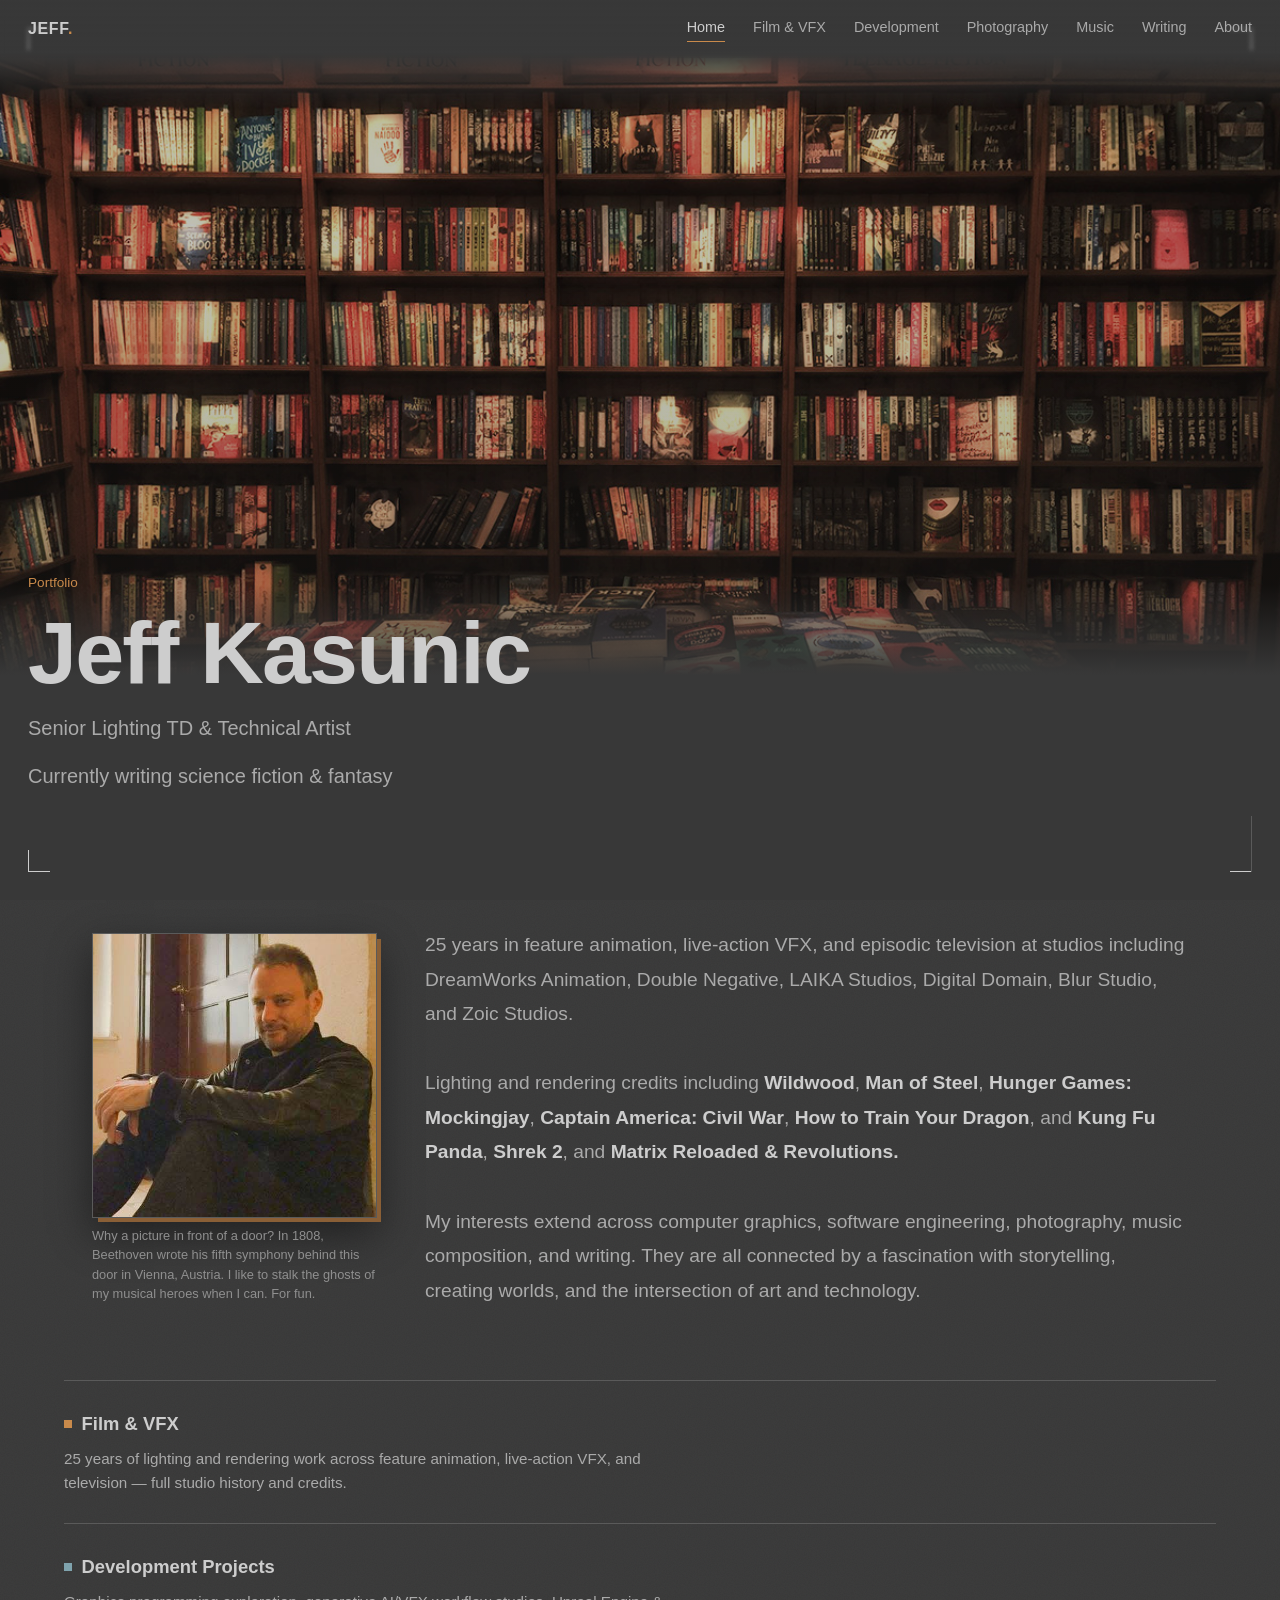
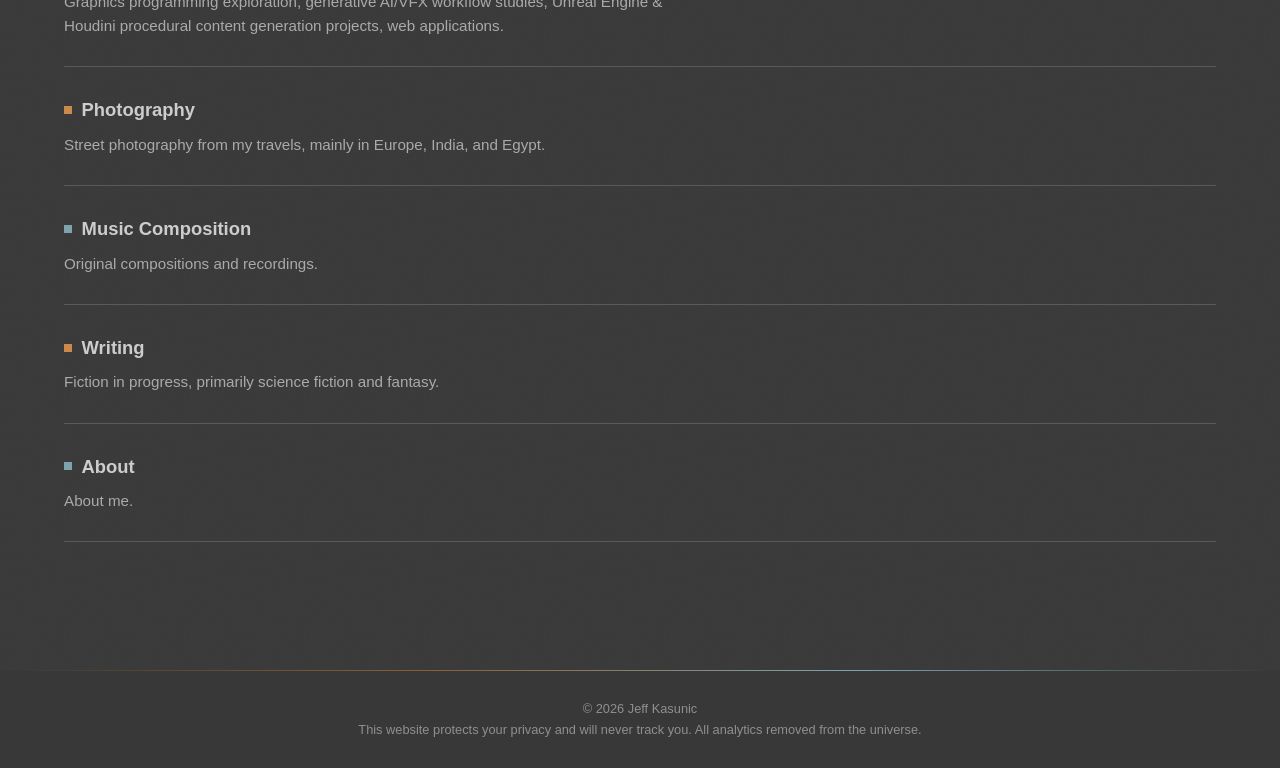
==== commit aa3d9ad5: "Clarified interests to include "music composition" in About and Home pages." ====
--- a/index.html
+++ b/index.html
@@ -66,7 +66,7 @@
     <strong>How to Train Your Dragon</strong>, and <strong>Kung Fu Panda</strong>,
     <strong>Shrek 2</strong>, and <strong>Matrix Reloaded & Revolutions.</strong>
     <br><br>
-      My interests extend across computer graphics, software engineering, photography, music, and writing.
+      My interests extend across computer graphics, software engineering, photography, music composition, and writing.
       They are all connected by a fascination with storytelling, creating worlds, and the intersection of art and technology.
     </p>
   </div>
--- a/css/style.css
+++ b/css/style.css
@@ -529,6 +529,31 @@
    ========================================================================== */
 .section--photo { background: var(--panel); }
 
+/* Tabs above the grid, filtering photos by place */
+.photo-tabs {
+  max-width: var(--max-w);
+  margin: 0 auto var(--space-3);
+  display: flex;
+  flex-wrap: wrap;
+  gap: var(--space-1) var(--space-3);
+}
+.photo-tabs__tab {
+  background: none;
+  border: 0;
+  border-bottom: 1px solid transparent;
+  padding: 0 0 2px;
+  font: inherit;
+  font-size: 0.85rem;
+  letter-spacing: 0.04em;
+  color: var(--bone-dim);
+  cursor: pointer;
+  transition: color 0.2s ease, border-color 0.2s ease;
+}
+.photo-tabs__tab:hover { color: var(--bone); border-color: var(--cyan); }
+.photo-tabs__tab[aria-pressed="true"] { color: var(--bone); border-color: var(--amber); }
+/* Personal sits apart from the places, pushed to the right edge */
+.photo-tabs__tab--end { margin-left: auto; }
+
 .photo-grid {
   max-width: var(--max-w);
   margin: 0 auto;
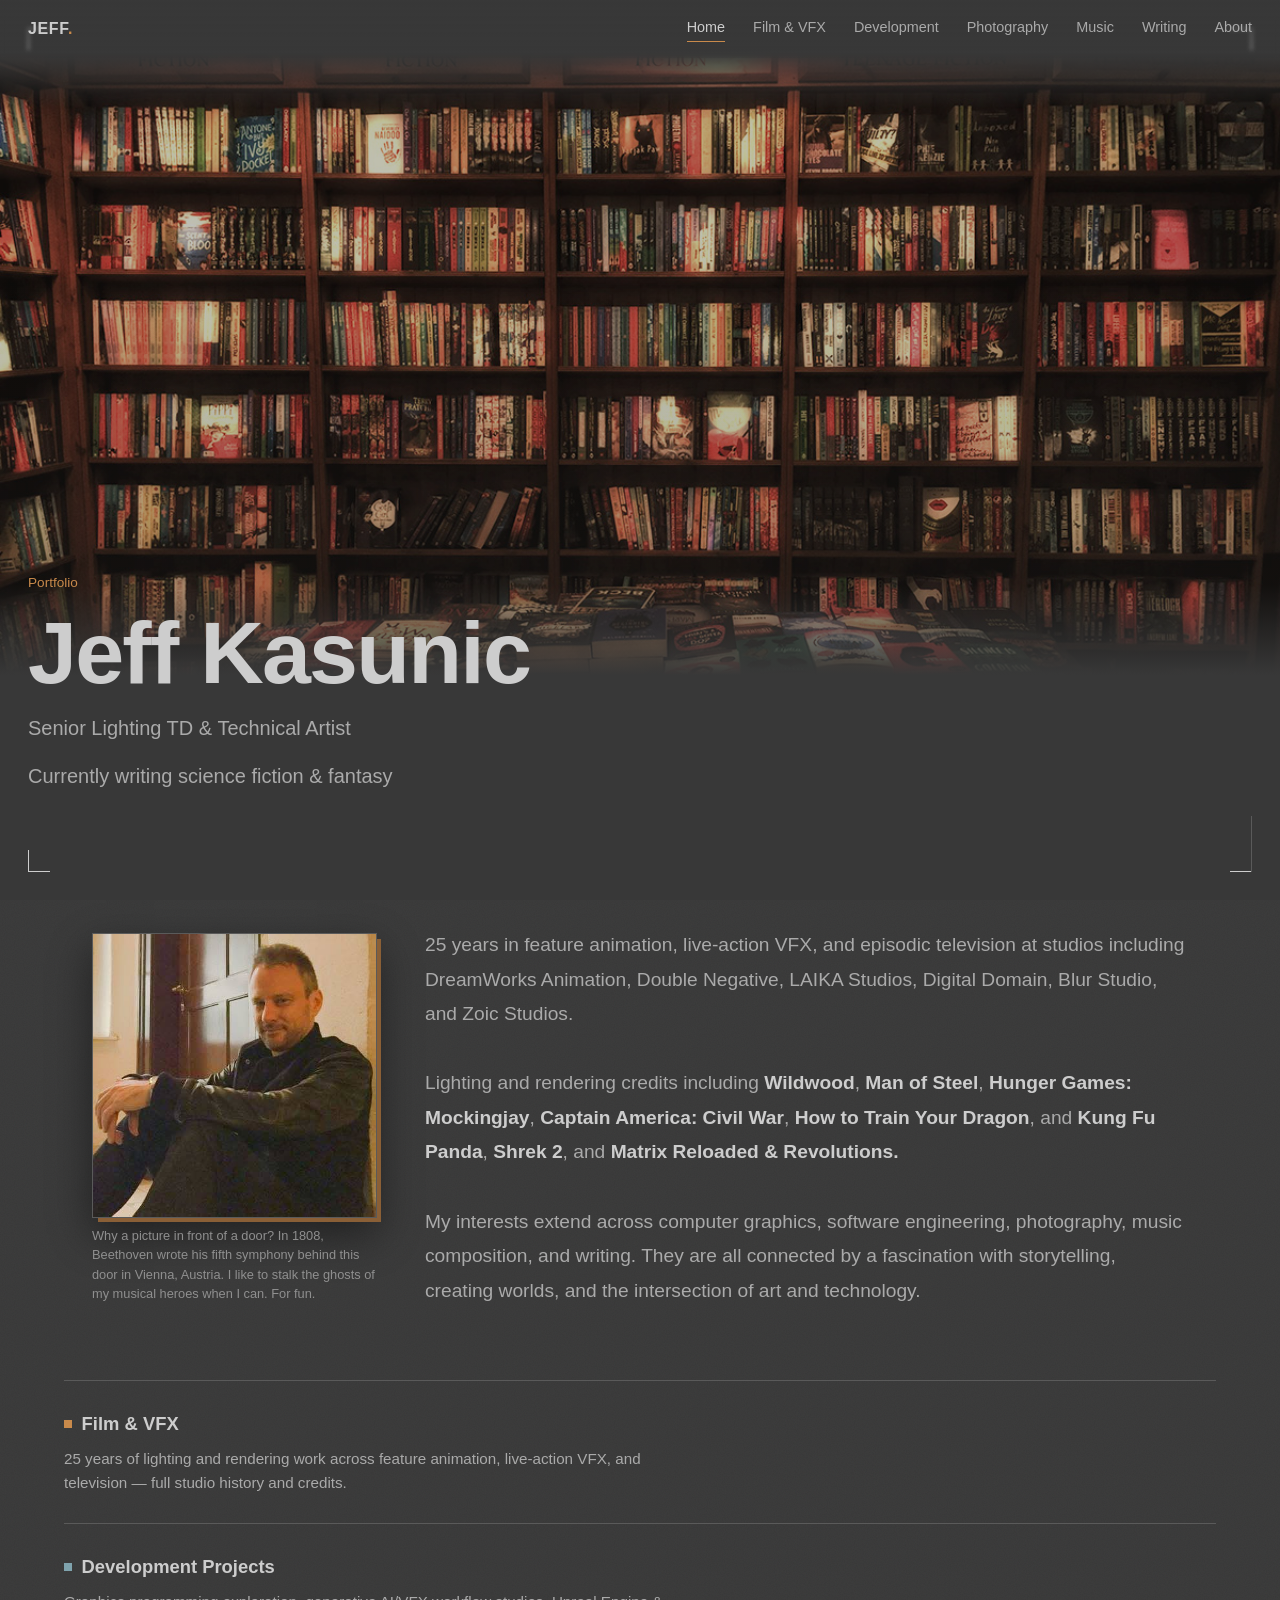
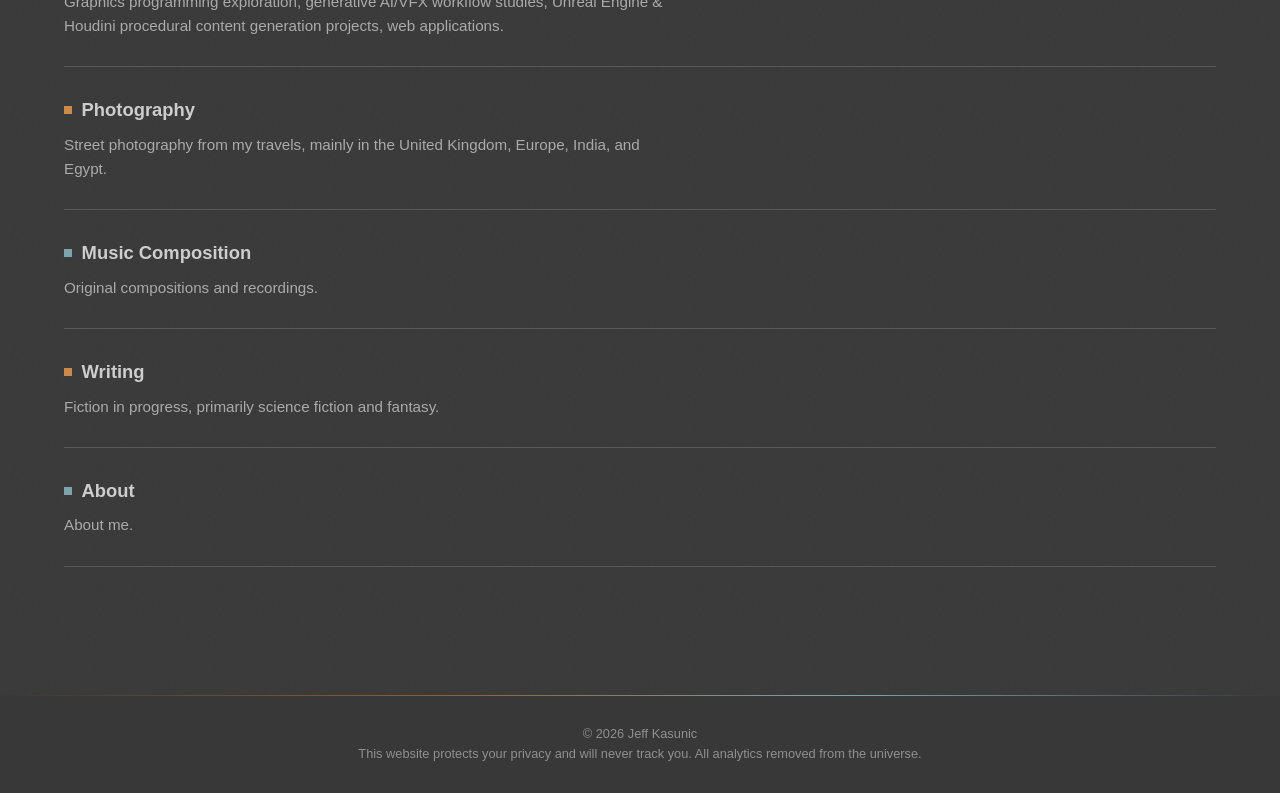
==== commit 8144335d: "Expanded photography description to include the United Kingdom." ====
--- a/index.html
+++ b/index.html
@@ -93,7 +93,7 @@
         <div class="project-list__head">
           <h3><a href="photography.html">Photography</a></h3>
         </div>
-        <p>Street photography from my travels, mainly in Europe, India, and Egypt.</p>
+        <p>Street photography from my travels, mainly in the United Kingdom, Europe, India, and Egypt.</p>
       </li>
 
       <li class="project-list__item">
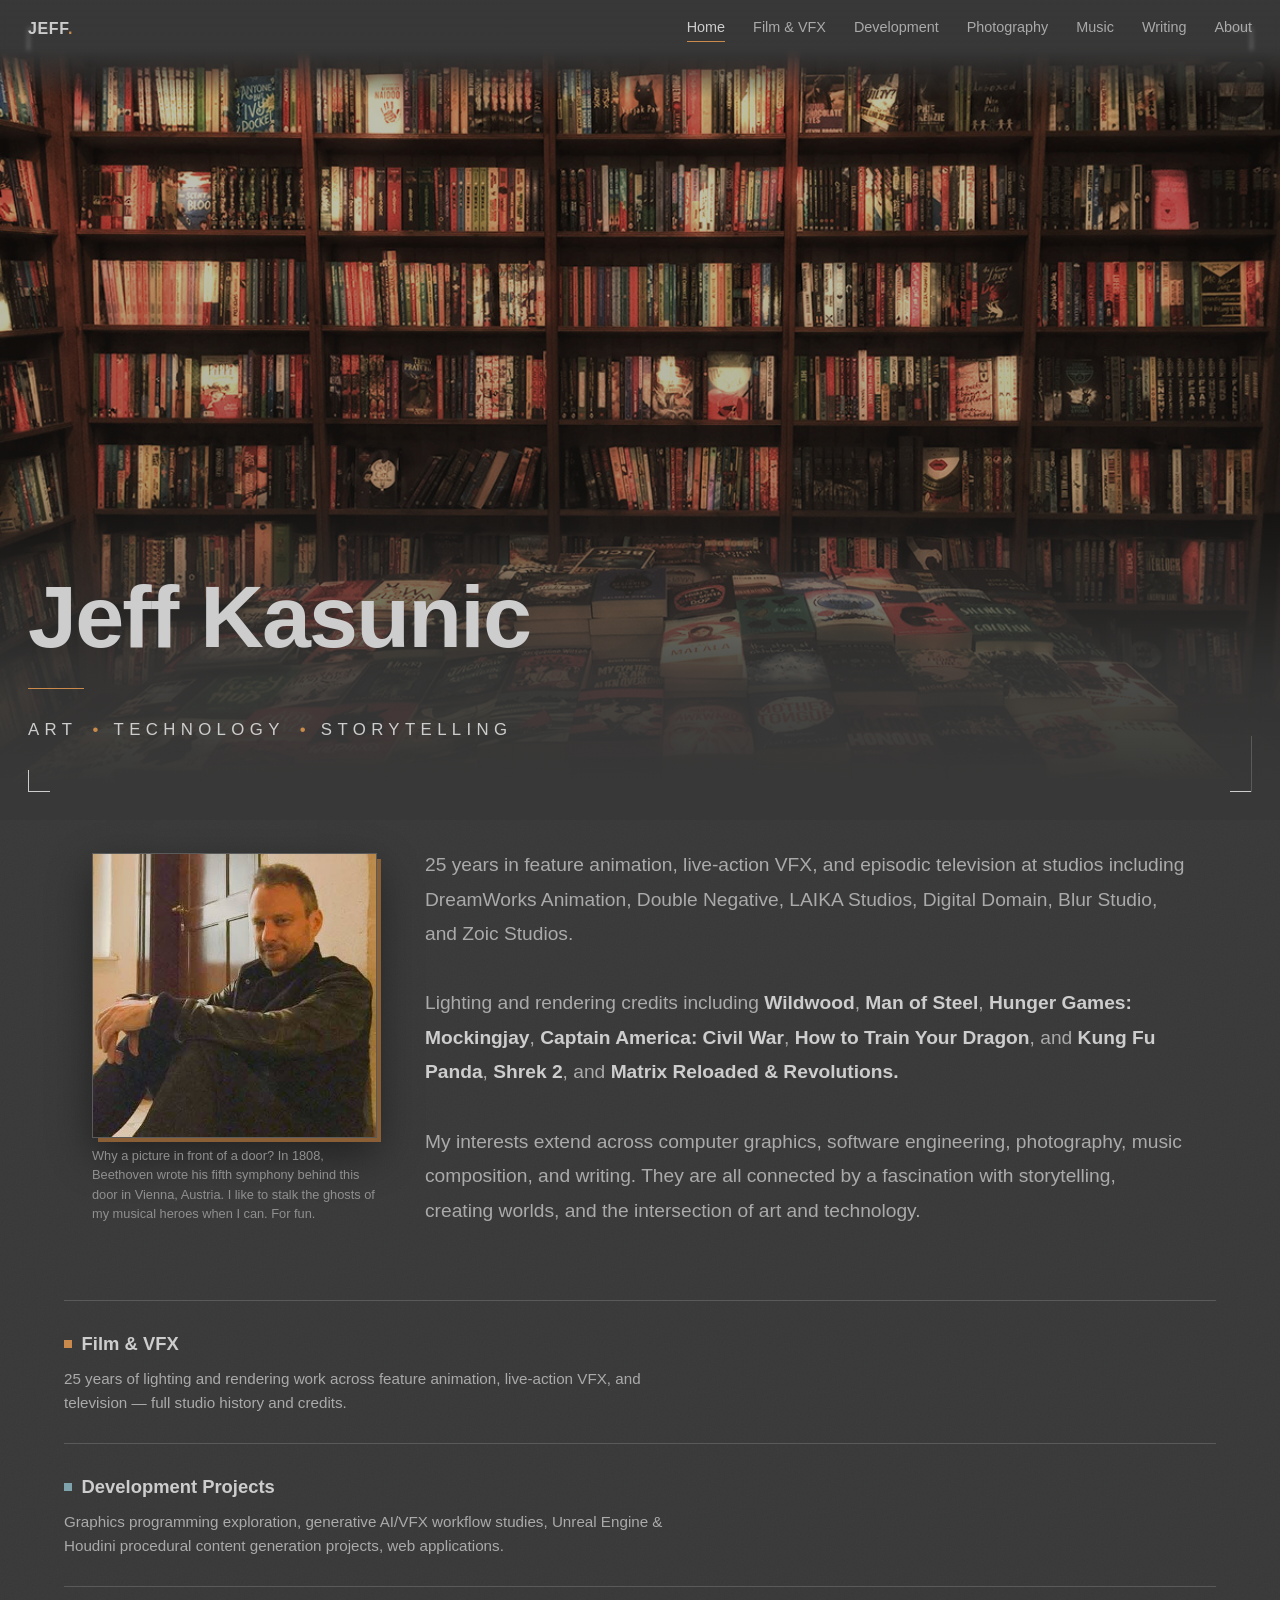
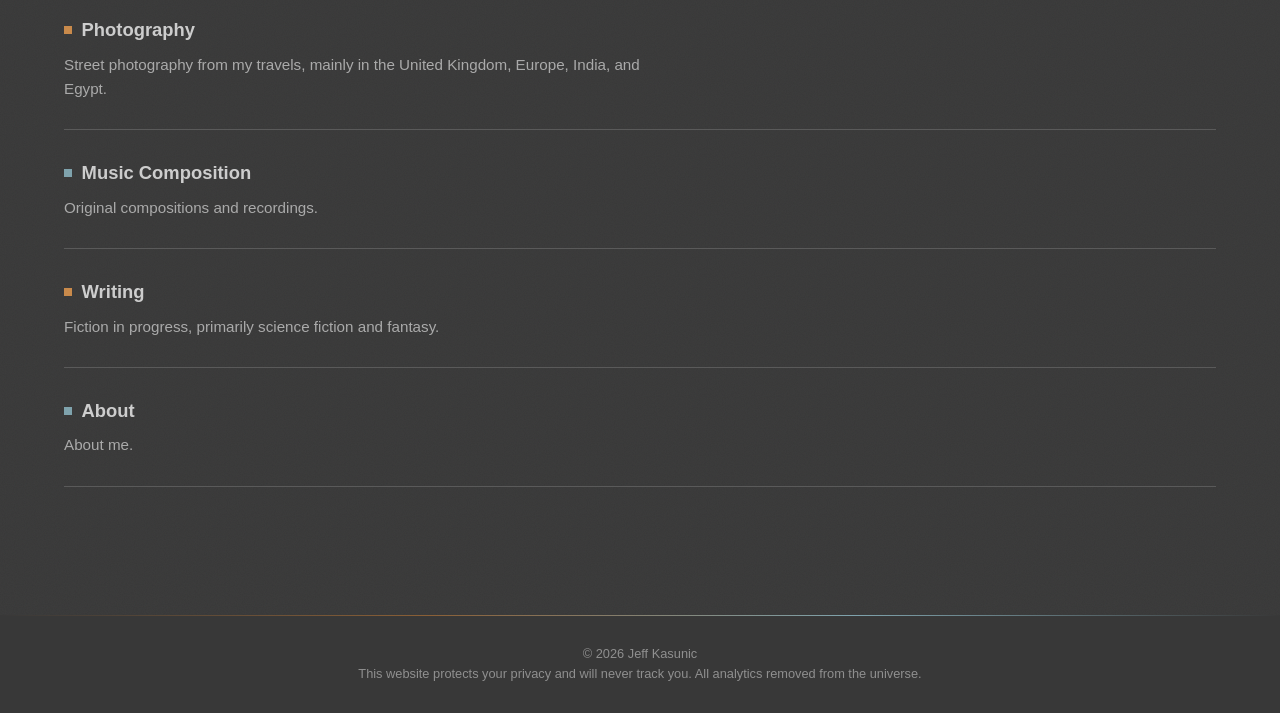
==== commit 8599b0a2: "Revised hero section styling and content: updated layout, adjusted gradients, and replaced role with" ====
--- a/index.html
+++ b/index.html
@@ -5,6 +5,9 @@
 <meta name="viewport" content="width=device-width, initial-scale=1.0">
 <title>Jeff Kasunic — Artist, Developer, Writer</title>
 <meta name="description" content="Jeff Kasunic — Computer Artist, Developer, Science Fiction &amp; Fantasy Writer.">
+<link rel="icon" href="favicon.svg" type="image/svg+xml">
+<link rel="icon" href="favicon-32.png" type="image/png" sizes="32x32">
+<link rel="apple-touch-icon" href="apple-touch-icon.png">
 <link rel="stylesheet" href="css/style.css">
 </head>
 <body>
@@ -36,10 +39,10 @@
   </div>
 
   <div class="hero__content">
-    <p class="hero__eyebrow">Portfolio</p>
     <h1 class="hero__title">Jeff Kasunic</h1>
-    <p class="hero__role">Senior Lighting TD &amp; Technical Artist</p>
-    <p class="hero__role">Currently writing science fiction &amp; fantasy</p>
+    <p class="hero__tagline">
+      <span>Art</span><span class="hero__tagline-dot" aria-hidden="true">•</span><span>Technology</span><span class="hero__tagline-dot" aria-hidden="true">•</span><span>Storytelling</span>
+    </p>
   </div>
 
   <a href="#highlights" class="hero__scroll" aria-label="Scroll down">
--- a/css/style.css
+++ b/css/style.css
@@ -152,7 +152,7 @@
    ========================================================================== */
 .hero {
   position: relative;
-  min-height: 100svh;
+  min-height: calc(100svh - 5rem);
   display: flex;
   align-items: flex-end;
   padding: var(--space-3);
@@ -178,7 +178,7 @@
   inset: 0;
   background:
     linear-gradient(to bottom, var(--void) 6%, rgba(56, 56, 56, 1.0) 6%, rgba(0, 0, 0, 0) 12%),
-    linear-gradient(to top, var(--void) 25%, rgba(56, 56, 56, 0.10) 35%, rgba(0, 0, 0, 0) 70%);
+    linear-gradient(to top, var(--void) 4%, rgba(56, 56, 56, 0.85) 18%, rgba(56, 56, 56, 0.10) 40%, rgba(0, 0, 0, 0) 70%);
   pointer-events: none;
 }
 
@@ -202,14 +202,8 @@
 
 .hero__content {
   position: relative;
-  padding: var(--space-4) 0 var(--space-5);
+  padding: var(--space-4) 0 var(--space-4);
   max-width: 44rem;
-}
-
-.hero__eyebrow {
-  font-size: 0.85rem;
-  color: var(--amber);
-  margin: 0 0 var(--space-2);
 }
 
 .hero__title {
@@ -220,11 +214,27 @@
 }
 .hero__title-muted { color: var(--muted); font-weight: 500; }
 
-.hero__role {
-  margin-top: var(--space-2);
-  font-size: clamp(1rem, 2vw, 1.25rem);
-  color: var(--bone-dim);
-}
+/* Title-card tagline: short amber rule, then spaced caps with amber separators */
+.hero__tagline {
+  display: flex;
+  flex-wrap: wrap;
+  align-items: center;
+  gap: 0 0.9em;
+  margin: var(--space-3) 0 0;
+  font-size: clamp(0.8rem, 1.6vw, 1.05rem);
+  letter-spacing: 0.32em;
+  text-transform: uppercase;
+  color: var(--bone);
+}
+/* Full-width transparent row forces the words onto the next line; the amber rule is painted at its left edge */
+.hero__tagline::before {
+  content: "";
+  flex-basis: 100%;
+  height: 1px;
+  margin-bottom: var(--space-3);
+  background: linear-gradient(var(--amber), var(--amber)) left / 3.5rem 1px no-repeat;
+}
+.hero__tagline-dot { color: var(--amber); letter-spacing: 0; }
 
 .hero__scroll {
   position: absolute;
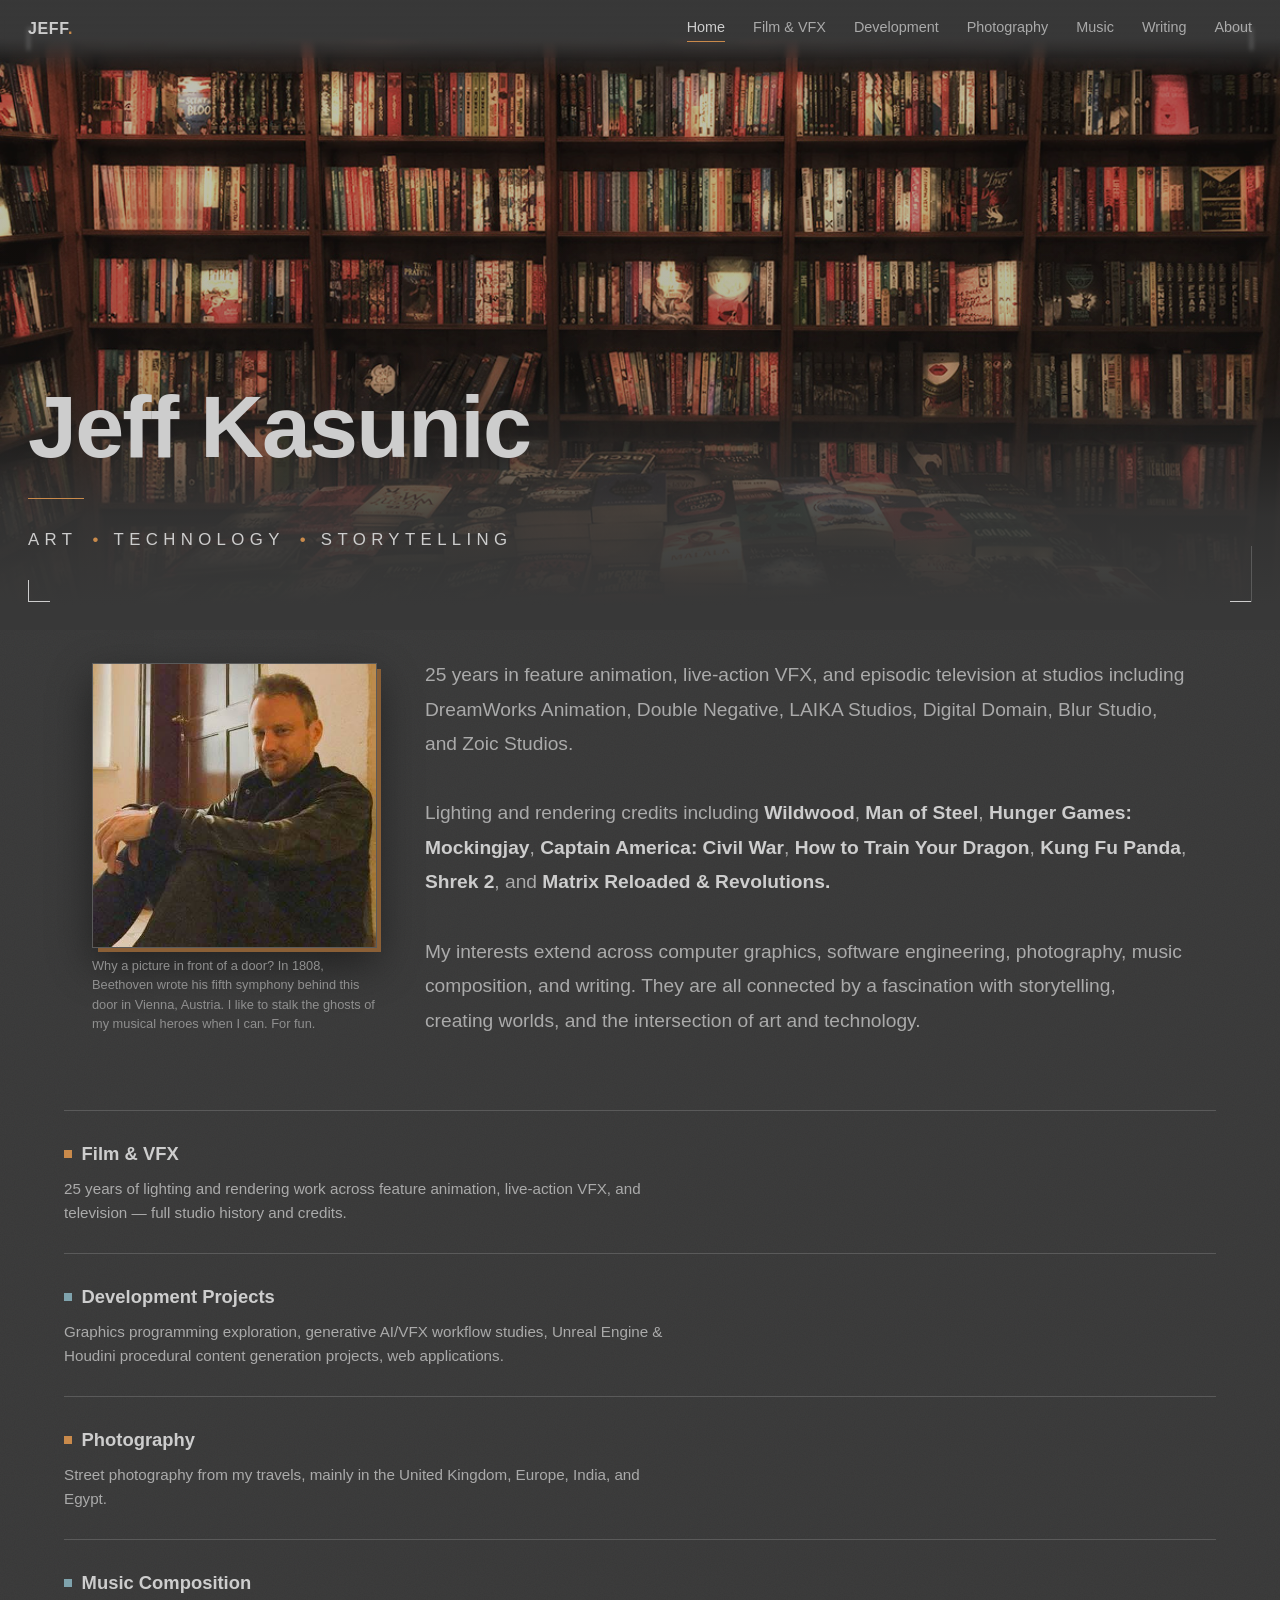
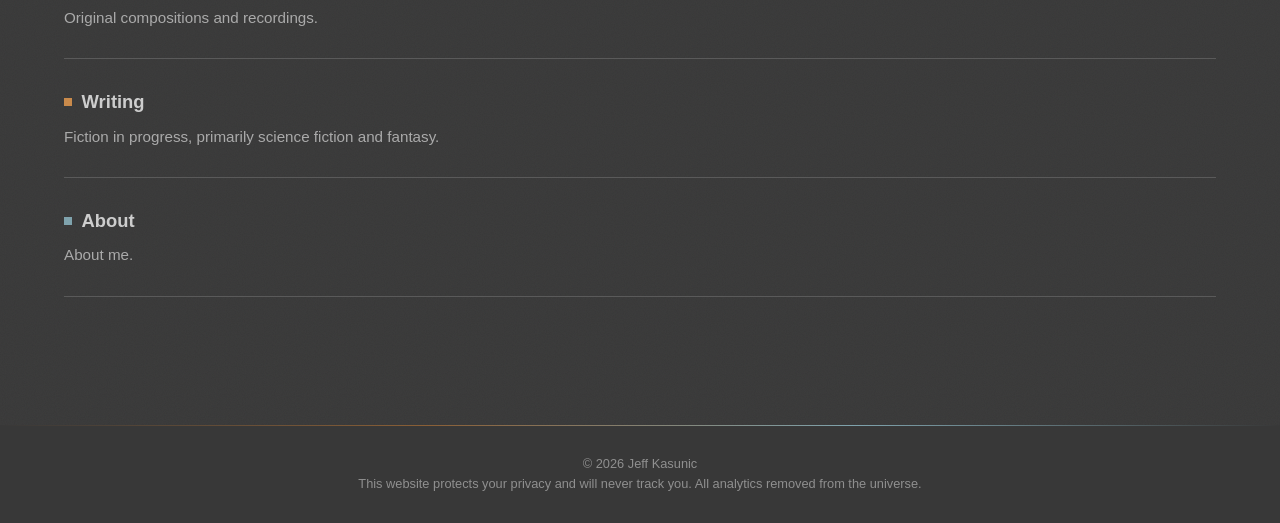
==== commit 6f43780b: "Updated credits section: removed duplicate comma in film list." ====
--- a/index.html
+++ b/index.html
@@ -66,7 +66,7 @@
     <br><br>
     Lighting and rendering credits including <strong>Wildwood</strong>, <strong>Man of Steel</strong>,
     <strong>Hunger Games: Mockingjay</strong>, <strong>Captain America: Civil War</strong>,
-    <strong>How to Train Your Dragon</strong>, and <strong>Kung Fu Panda</strong>,
+    <strong>How to Train Your Dragon</strong>, <strong>Kung Fu Panda</strong>,
     <strong>Shrek 2</strong>, and <strong>Matrix Reloaded & Revolutions.</strong>
     <br><br>
       My interests extend across computer graphics, software engineering, photography, music composition, and writing.
--- a/css/style.css
+++ b/css/style.css
@@ -152,7 +152,7 @@
    ========================================================================== */
 .hero {
   position: relative;
-  min-height: calc(100svh - 5rem);
+  min-height: max(70svh, 32rem);
   display: flex;
   align-items: flex-end;
   padding: var(--space-3);
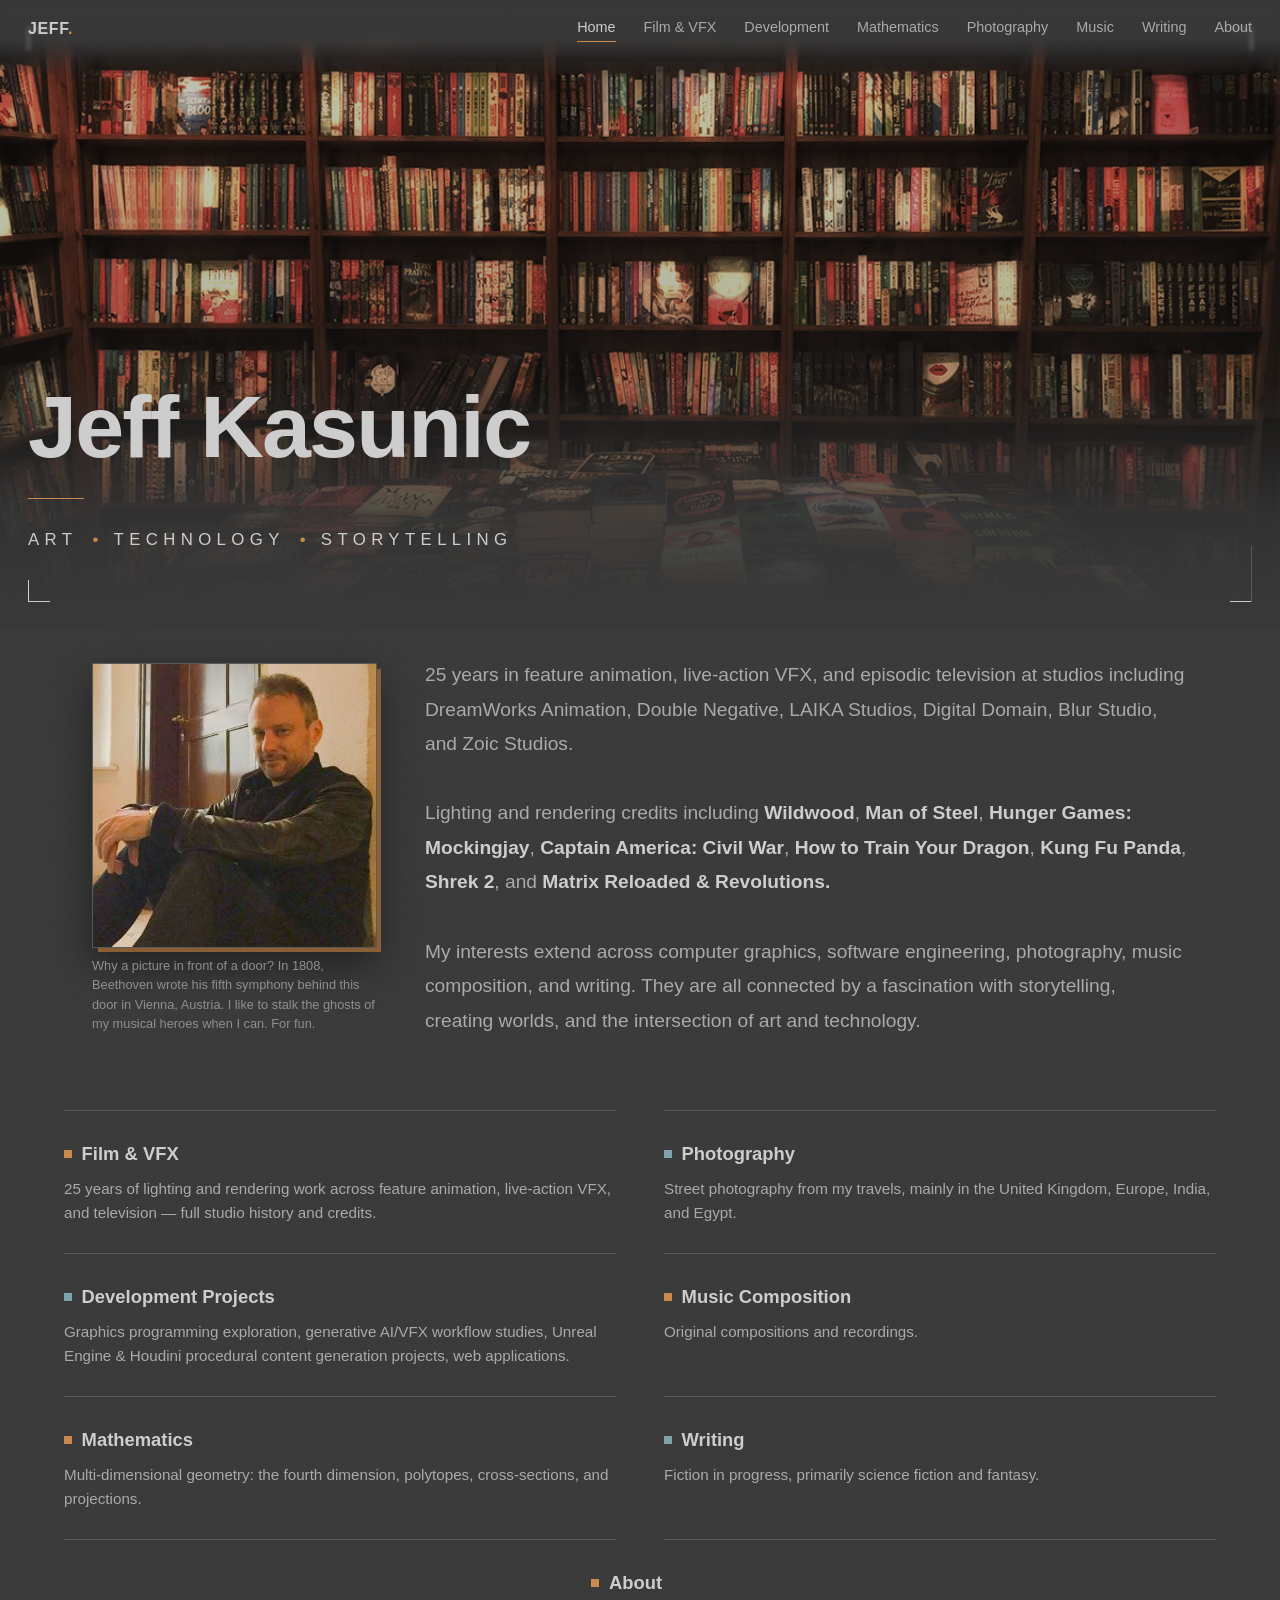
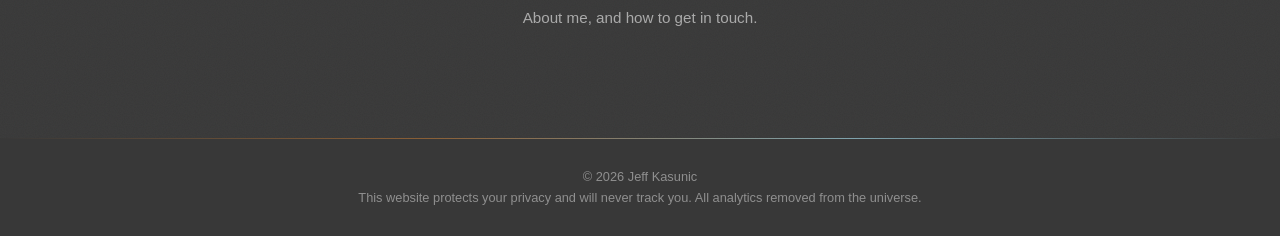
==== commit a0f4249b: "Initial commit" ====
--- a/index.html
+++ b/index.html
@@ -8,7 +8,7 @@
 <link rel="icon" href="favicon.svg" type="image/svg+xml">
 <link rel="icon" href="favicon-32.png" type="image/png" sizes="32x32">
 <link rel="apple-touch-icon" href="apple-touch-icon.png">
-<link rel="stylesheet" href="css/style.css">
+<link rel="stylesheet" href="css/style.css?v=20261111p">
 </head>
 <body>
 
@@ -18,6 +18,7 @@
     <a href="index.html" aria-current="page">Home</a>
     <a href="film-vfx.html">Film &amp; VFX</a>
     <a href="projects.html">Development</a>
+    <a href="mathematics.html">Mathematics</a>
     <a href="photography.html">Photography</a>
     <a href="music.html">Music</a>
     <a href="writing.html">Writing</a>
@@ -94,6 +95,13 @@
 
       <li class="project-list__item">
         <div class="project-list__head">
+          <h3><a href="mathematics.html">Mathematics</a></h3>
+        </div>
+        <p>Multi-dimensional geometry: the fourth dimension, polytopes, cross-sections, and projections.</p>
+      </li>
+
+      <li class="project-list__item">
+        <div class="project-list__head">
           <h3><a href="photography.html">Photography</a></h3>
         </div>
         <p>Street photography from my travels, mainly in the United Kingdom, Europe, India, and Egypt.</p>
@@ -117,7 +125,7 @@
         <div class="project-list__head">
           <h3><a href="about.html">About</a></h3>
         </div>
-        <p>About me.</p>
+        <p>About me, and how to get in touch.</p>
       </li>
     </ul>
 
@@ -130,6 +138,6 @@
   <p>This website protects your privacy and will never track you. All analytics removed from the universe.</p>
 </footer>
 
-<script src="js/main.js"></script>
+<script src="js/main.js?v=20261111p"></script>
 </body>
 </html>
--- a/css/style.css
+++ b/css/style.css
@@ -28,6 +28,7 @@
   --space-4: 3rem;
   --space-5: 5rem;
   --space-6: 8rem;
+  --footer-gap: calc(var(--space-5) + var(--space-3)); /* last content to footer, every page */
 
   --max-w: 72rem;
   --radius: 2px;
@@ -127,7 +128,8 @@
   background: var(--bone);
 }
 
-@media (max-width: 720px) {
+/* Eight links need more room than the content breakpoint gives, so the nav collapses earlier */
+@media (max-width: 920px) {
   .site-nav__links {
     position: fixed;
     top: 0; right: 0;
@@ -283,6 +285,7 @@
   margin-bottom: var(--space-2);
 }
 .section__intro { max-width: 34rem; }
+.section__intro + .section__intro { margin-top: var(--space-2); }
 /* ==========================================================================
    Film & VFX
    ========================================================================== */
@@ -669,6 +672,8 @@
   border-top: 1px solid var(--hairline);
 }
 .project-list__item:last-child { border-bottom: 1px solid var(--hairline); }
+/* A lone project (Mathematics) needs no dividers around it */
+.project-list--single .project-list__item { border-top: none; border-bottom: none; }
 
 .project-list__head {
   display: flex;
@@ -679,7 +684,7 @@
 }
 .project-list__head h3 { font-size: 1.15rem; font-weight: 700; }
 
-.project-list__links { display: flex; gap: var(--space-2); }
+.project-list__links { display: flex; gap: var(--space-2); white-space: nowrap; }
 .project-list__links a {
   font-size: 0.85rem;
   color: var(--cyan);
@@ -720,6 +725,101 @@
   box-shadow: 0 0.5rem 1.25rem rgba(0, 0, 0, 0.45);
 }
 .project-list__shot:hover img { border-color: var(--cyan); }
+/* A project with more than one screenshot stacks them in the shot column */
+.project-list__shots {
+  grid-area: shot;
+  display: flex;
+  flex-direction: column;
+  gap: var(--space-3);
+  width: 100%;
+  max-width: 320px;
+  justify-self: center;
+}
+.project-list__shots .project-list__shot { max-width: none; }
+.project-list__figure { margin: 0; }
+.project-list__figure figcaption {
+  margin-top: var(--space-1);
+  font-size: 0.8rem;
+  line-height: 1.45;
+  color: var(--muted);
+}
+.project-list__caption-title {
+  display: block;
+  margin-bottom: 0.15rem;
+  font-weight: 600;
+  color: var(--bone-dim);
+}
+.project-list__figure:nth-child(2) .project-list__caption-title { color: var(--cyan); }
+.project-list__figure:first-child .project-list__caption-title { color: var(--amber); }
+/* Half-width cards (Hyperslice, Platonic Solids): text on top, screenshots below with links under each */
+.project-list--cols .project-list__item.project-list__item--half {
+  grid-template-columns: minmax(0, 1fr);
+  grid-template-areas: "text" "shot";
+  row-gap: var(--space-3);
+}
+.project-list__item--half .project-list__shots {
+  display: grid;
+  grid-template-columns: repeat(2, minmax(0, 320px));
+  gap: var(--space-3);
+  max-width: none;
+  justify-self: start;
+}
+.project-list--cols .project-list__item--half .project-list__links {
+  justify-content: flex-start;
+  padding-top: 0;
+  margin-top: var(--space-1);
+}
+/* Wide screens: half-width cards share a row */
+@media (min-width: 1000px) {
+  .project-list--pairs {
+    display: grid;
+    grid-template-columns: repeat(2, minmax(0, 1fr));
+    column-gap: var(--space-4);
+  }
+  .project-list--pairs > .project-list__item { grid-column: 1 / -1; }
+  /* Share the row tracks so both cards' screenshots start at the same height */
+  .project-list--pairs > .project-list__item--half {
+    grid-column: auto;
+    grid-row: span 2;
+    grid-template-rows: subgrid;
+  }
+}
+/* Platonic Solids (right half card): line its text, screenshot and links up with the
+   text | image | links columns of the full-width rows below. Those rows end in a 6rem links
+   column + 3rem gap (4rem + 5rem on tablet); the image column starts 40rem + gap from the
+   list's left (wide), or 15rem before the links gap (tablet). The whole card is indented,
+   divider included; its margin is a % of its half of the row. */
+@media (min-width: 1000px) {
+  #platonic-solids .project-list__shots {
+    grid-template-columns: minmax(0, 1fr);
+    justify-self: stretch;
+    width: auto;
+  }
+  #platonic-solids .project-list__figure {
+    display: grid;
+    grid-template-columns: minmax(0, 1fr) 6rem;
+    grid-template-areas: "shot links" "cap .";
+    column-gap: var(--space-4);
+  }
+  #platonic-solids .project-list__shot { max-width: 320px; justify-self: center; }
+  #platonic-solids .project-list__figure figcaption { grid-area: cap; }
+  #platonic-solids .project-list__links {
+    grid-area: links;
+    justify-content: flex-end;
+    align-self: start;
+    margin-top: 0;
+  }
+}
+@media (min-width: 1201px) {
+  #platonic-solids { margin-left: calc(40rem - 100%); }
+}
+@media (min-width: 1000px) and (max-width: 1200px) {
+  #platonic-solids { margin-left: calc(100% - 24rem); }
+  #platonic-solids .project-list__figure {
+    grid-template-columns: minmax(0, 1fr) 4rem;
+    column-gap: var(--space-5);
+  }
+}
 /* Tablet: the fixed-max text column crowds the image, so share the row and widen the gutters */
 @media (min-width: 721px) and (max-width: 1200px) {
   .project-list--cols .project-list__item {
@@ -733,8 +833,12 @@
     grid-template-areas: "text" "shot" "links";
     gap: var(--space-2);
   }
-  .project-list__shot { justify-self: start; }
+  .project-list__shot,
+  .project-list__shots { justify-self: start; }
   .project-list--cols .project-list__links { justify-content: flex-start; padding-top: 0; }
+  /* Phone: the half-card screenshots stack */
+  .project-list--cols .project-list__item--half { row-gap: var(--space-2); }
+  .project-list__item--half .project-list__shots { grid-template-columns: minmax(0, 320px); }
 }
 
 .tag-list {
@@ -836,6 +940,7 @@
   margin: 0 10px var(--space-2) var(--space-4);
 }
 .page-head__zoom { display: block; cursor: zoom-in; }
+.page-head__link { display: block; } /* an image that opens a page rather than a larger view */
 .page-head__img {
   display: block;
   transition: transform 0.2s ease;
@@ -846,9 +951,11 @@
 }
 .page-head__zoom .intro__photo { transition: transform 0.2s ease; }
 .page-head__zoom:hover .page-head__img,
+.page-head__link:hover .page-head__img,
 .page-head__zoom:hover .intro__photo { transform: translateY(-3px); }
 @media (prefers-reduced-motion: reduce) {
   .page-head__zoom:hover .page-head__img,
+  .page-head__link:hover .page-head__img,
   .page-head__zoom:hover .intro__photo { transform: none; }
 }
 .page-head__figure figcaption {
@@ -898,6 +1005,20 @@
     linear-gradient(var(--amber), var(--amber)) 0 7px / 85% 2px no-repeat,
     linear-gradient(var(--amber), var(--amber)) 0 14px / 50% 2px no-repeat;
 }
+/* Mathematics: a tesseract as two nested cubes — the outer cube in amber,
+   the inner in cyan, joined by the eight edges that run along W.
+   (Stroke colours mirror --amber and --cyan; data URIs can't read tokens.) */
+.page-head--math {
+  background:
+    radial-gradient(closest-side at 40% 50%, var(--head-glow), transparent),
+    radial-gradient(closest-side at 85% 40%, rgba(127, 163, 173, 0.1), transparent);
+}
+.page-head--math h1::after {
+  width: 3.25rem;
+  height: 3.25rem;
+  opacity: 0.9;
+  background: url("data:image/svg+xml,<svg xmlns='http://www.w3.org/2000/svg' viewBox='0 0 46 46' fill='none' stroke-width='1.25' stroke-linejoin='round'><path stroke='%238a5f36' d='M2 14L12 22M32 14L26 22M32 44L26 36M2 44L12 36M14 2L18 16M44 2L32 16M44 32L32 30M14 32L18 30'/><path stroke='%23c98a4b' d='M2 14H32V44H2ZM14 2H44V32H14ZM2 14L14 2M32 14L44 2M32 44L44 32M2 44L14 32'/><path stroke='%237fa3ad' d='M12 22H26V36H12ZM18 16H32V30H18ZM12 22L18 16M26 22L32 16M26 36L32 30M12 36L18 30'/></svg>") left center / contain no-repeat;
+}
 
 
 /* ==========================================================================
@@ -939,7 +1060,33 @@
   color: var(--bone-dim);
 }
 .credit-line strong { color: var(--bone); font-weight: 600; }
-.intro + .section { padding-top: 0; border-top: none; }
+.intro + .section { padding-top: 0; padding-bottom: var(--footer-gap); border-top: none; }
+/* Home: the page list runs in two columns above phone width */
+@media (min-width: 721px) {
+  .intro + .section .project-list {
+    display: grid;
+    grid-template-columns: repeat(2, minmax(0, 1fr));
+    column-gap: var(--space-4);
+    grid-auto-flow: row dense;
+  }
+  /* Film, Development and Mathematics on the left; the rest on the right */
+  .intro + .section .project-list__item:nth-child(-n+3) { grid-column: 1; }
+  .intro + .section .project-list__item:nth-child(n+4) { grid-column: 2; }
+  /* Close the bottom of both columns */
+  .intro + .section .project-list__item:nth-child(3),
+  .intro + .section .project-list__item:nth-child(6) { border-bottom: 1px solid var(--hairline); }
+  /* About sits centered on its own row below both columns */
+  .intro + .section .project-list__item:last-child {
+    grid-column: 1 / -1;
+    justify-self: center;
+    width: calc((100% - var(--space-4)) / 2);
+    border: none;
+    padding-bottom: 0;
+    text-align: center;
+  }
+  .intro + .section .project-list__item:last-child .project-list__head { justify-content: center; }
+  .intro + .section .project-list__item:last-child p { margin-inline: auto; }
+}
 
 
 /* ==========================================================================
@@ -1232,3 +1379,115 @@
 .site-footer {
   border-image: linear-gradient(to right, transparent, var(--amber-dim), var(--cyan), transparent) 1;
 }
+
+/* Mathematics: idea cards that alternate the two lights, numbered like the music tracks */
+.section--math-ideas { --accent: var(--amber); }
+/* The intro ends on a lead-in line ("A few of the ideas..."), so keep the cards close */
+.section__head:has(+ .math-ideas) { margin-bottom: var(--space-3); }
+/* Mathematics: intros (and the lone project text that continues them) run wider
+   than other intros, so they don't read as narrow blocks */
+.section--math-ideas .section__intro,
+.section__head:has(+ .project-list--single) .section__intro,
+.project-list--single .project-list__text p { max-width: 50rem; }
+.section__intro a { color: var(--bone); border-bottom: 1px solid var(--accent); }
+.section__intro a:hover { color: var(--accent); }
+.math-ideas {
+  max-width: var(--max-w);
+  margin: 0 auto;
+  display: grid;
+  grid-template-columns: repeat(auto-fit, minmax(15rem, 1fr));
+  gap: var(--space-3);
+  counter-reset: idea;
+}
+.math-idea {
+  padding: var(--space-3);
+  border-top: 2px solid var(--accent);
+  background: linear-gradient(135deg, color-mix(in srgb, var(--accent) 14%, var(--panel)), var(--panel) 65%);
+  transition: transform 0.2s ease, box-shadow 0.2s ease;
+}
+.math-idea:nth-child(even) { --accent: var(--cyan); }
+.math-idea:hover {
+  transform: translateY(-3px);
+  box-shadow: 0 0.9rem 1.75rem rgba(0, 0, 0, 0.5);
+}
+@media (prefers-reduced-motion: reduce) {
+  .math-idea:hover { transform: none; }
+}
+.math-idea h3 {
+  counter-increment: idea;
+  font-size: 1.1rem;
+  font-weight: 700;
+  margin-bottom: var(--space-1);
+}
+.math-idea h3::before {
+  content: counter(idea, decimal-leading-zero);
+  color: var(--accent);
+  font-size: 0.8rem;
+  font-variant-numeric: tabular-nums;
+  margin-right: 0.75em;
+}
+.math-idea p { font-size: 0.95rem; }
+
+/* Mathematics: inspiration links, grouped by kind (video / paper / site).
+   Plain links only, so the page still makes no third-party requests. */
+.section--math-links { --accent: var(--amber); }
+.link-groups {
+  max-width: var(--max-w);
+  margin: 0 auto;
+  display: grid;
+  gap: var(--space-4);
+}
+.link-group__title {
+  font-size: 0.8rem;
+  font-weight: 600;
+  letter-spacing: 0.08em;
+  text-transform: uppercase;
+  color: var(--accent);
+  margin-bottom: var(--space-1);
+}
+.link-group[data-kind="paper"] { --link-icon: "\00A7"; }  /* § */
+.link-group[data-kind="site"]  { --link-icon: "\2197"; }  /* ↗ */
+.link-list { border-top: 1px solid var(--hairline); }
+.link-list li { border-bottom: 1px solid var(--hairline); }
+.link-list__link {
+  display: grid;
+  grid-template-columns: 1.5rem 1fr auto;
+  align-items: baseline;
+  column-gap: var(--space-1);
+  padding: var(--space-2) var(--space-1);
+  transition: background-color 0.25s ease;
+}
+.link-list__link::before {
+  content: var(--link-icon, "\25B6");  /* ▶ for videos */
+  color: var(--accent);
+  font-size: 0.75rem;
+}
+.link-list__title { color: var(--bone); font-weight: 600; transition: color 0.2s ease; }
+.link-list__source { color: var(--muted); font-size: 0.85rem; text-align: right; }
+.link-list__note { grid-column: 2 / -1; margin-top: 0.35rem; color: var(--muted); font-size: 0.85rem; font-style: italic; max-width: 40rem; }
+.link-list__link:hover {
+  background: linear-gradient(to right, color-mix(in srgb, var(--accent) 9%, transparent), transparent 70%);
+}
+.link-list__link:hover .link-list__title { color: var(--accent); }
+@media (max-width: 720px) {
+  .link-list__link { grid-template-columns: 1.5rem 1fr; }
+  .link-list__source { grid-column: 2; text-align: left; margin-top: 0.15rem; }
+}
+
+/* Platonic Solids: the screenshot sits between the heading and the intro */
+.section__head > .project-list__shot { justify-self: start; margin-bottom: var(--space-2); }
+/* A lone card under a section intro (Mathematics) reads as a continuation of
+   the intro, so it drops the padding that clears the divider above stacked cards */
+.project-list--single .project-list__item--half { padding-top: var(--space-1); padding-bottom: 0; }
+/* ...and a text-only one (Platonic Solids) drops its empty screenshot row */
+.project-list--single .project-list__item--half:not(:has(.project-list__shot)) { row-gap: 0; }
+/* ...and its text matches the section intro it continues */
+.project-list--single .project-list__text p { font-size: 1rem; }
+
+/* Every page leaves the same space between its last content and the footer */
+main > section:last-of-type { padding-bottom: var(--footer-gap); }
+main:not(:has(> section)) > .page-head { padding-bottom: var(--footer-gap); }
+/* ...and a header photo that ends the page (Writing) drops its float margin */
+@media (min-width: 721px) {
+  main:not(:has(> section)) > .page-head > .page-head__figure { margin-bottom: 0; }
+}
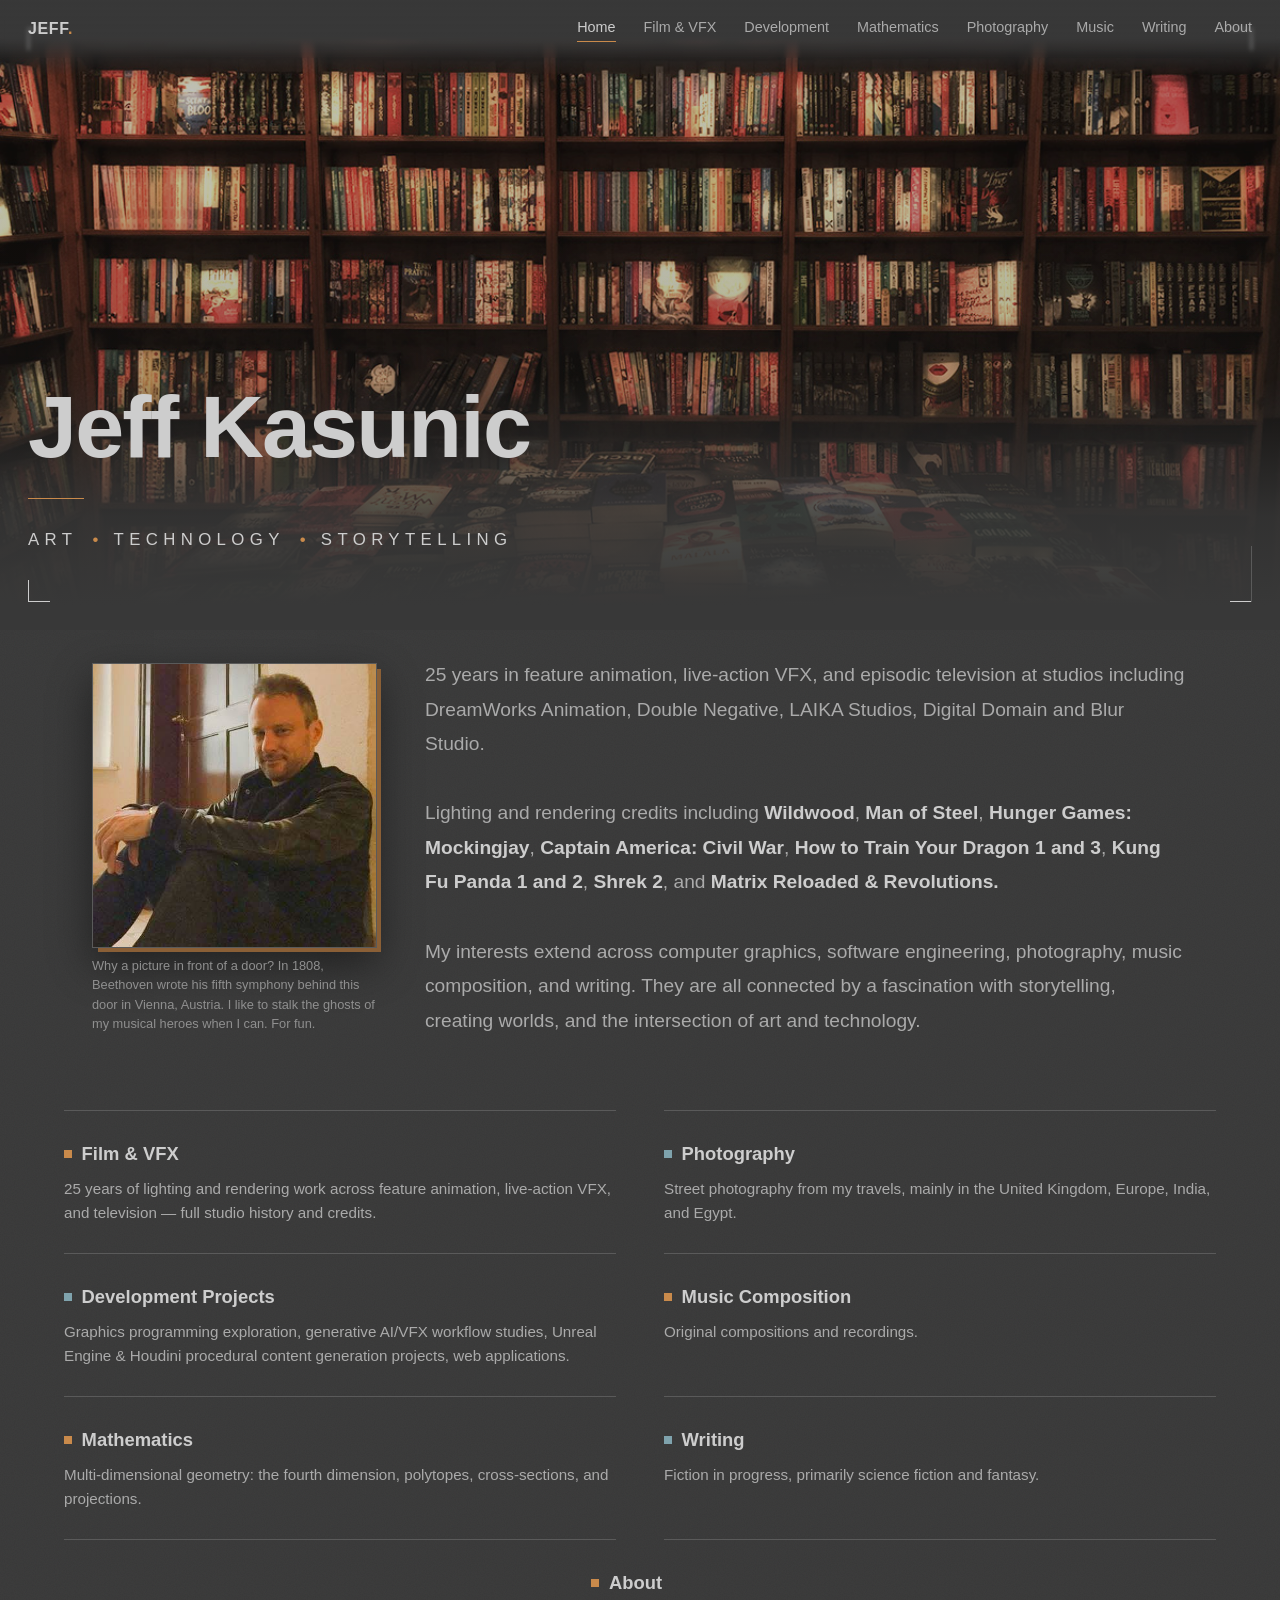
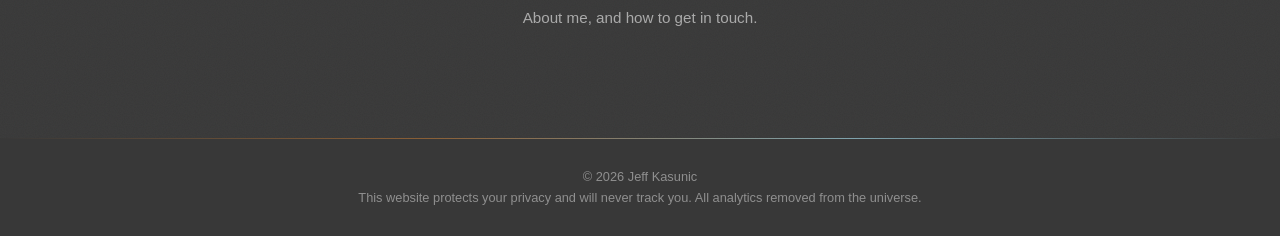
==== commit 3b1cf1b0: "Update bio, credits, and Roblox development details" ====
--- a/index.html
+++ b/index.html
@@ -63,11 +63,11 @@
     </figure>
     <p class="credit-line">
     25 years in feature animation, live-action VFX, and episodic television at studios
-    including DreamWorks Animation, Double Negative, LAIKA Studios, Digital Domain, Blur Studio, and Zoic Studios.
+    including DreamWorks Animation, Double Negative, LAIKA Studios, Digital Domain and Blur Studio.
     <br><br>
     Lighting and rendering credits including <strong>Wildwood</strong>, <strong>Man of Steel</strong>,
     <strong>Hunger Games: Mockingjay</strong>, <strong>Captain America: Civil War</strong>,
-    <strong>How to Train Your Dragon</strong>, <strong>Kung Fu Panda</strong>,
+    <strong>How to Train Your Dragon 1 and 3</strong>, <strong>Kung Fu Panda 1 and 2</strong>,
     <strong>Shrek 2</strong>, and <strong>Matrix Reloaded & Revolutions.</strong>
     <br><br>
       My interests extend across computer graphics, software engineering, photography, music composition, and writing.
--- a/css/style.css
+++ b/css/style.css
@@ -860,10 +860,11 @@
    About / contact
    ========================================================================== */
 .section--about { background: var(--panel); }
+.page-head + .section--about { padding-top: var(--space-4); }
 .about { max-width: 34rem; margin: 0 auto; }
 .about h2 { font-size: clamp(1.6rem, 3vw, 2.2rem); margin-bottom: var(--space-3); }
 .about p { max-width: none; }
-.about__heading { font-weight: 700; letter-spacing: -0.01em; margin-top: var(--space-5); }
+.about__heading { font-weight: 700; letter-spacing: -0.01em; margin-top: var(--space-3); }
 .about__heading + .contact-list { margin-top: 0; }
 .about:has(.about__photo) {
   max-width: 56rem;
@@ -1380,53 +1381,12 @@
   border-image: linear-gradient(to right, transparent, var(--amber-dim), var(--cyan), transparent) 1;
 }
 
-/* Mathematics: idea cards that alternate the two lights, numbered like the music tracks */
-.section--math-ideas { --accent: var(--amber); }
-/* The intro ends on a lead-in line ("A few of the ideas..."), so keep the cards close */
-.section__head:has(+ .math-ideas) { margin-bottom: var(--space-3); }
 /* Mathematics: intros (and the lone project text that continues them) run wider
    than other intros, so they don't read as narrow blocks */
-.section--math-ideas .section__intro,
 .section__head:has(+ .project-list--single) .section__intro,
 .project-list--single .project-list__text p { max-width: 50rem; }
 .section__intro a { color: var(--bone); border-bottom: 1px solid var(--accent); }
 .section__intro a:hover { color: var(--accent); }
-.math-ideas {
-  max-width: var(--max-w);
-  margin: 0 auto;
-  display: grid;
-  grid-template-columns: repeat(auto-fit, minmax(15rem, 1fr));
-  gap: var(--space-3);
-  counter-reset: idea;
-}
-.math-idea {
-  padding: var(--space-3);
-  border-top: 2px solid var(--accent);
-  background: linear-gradient(135deg, color-mix(in srgb, var(--accent) 14%, var(--panel)), var(--panel) 65%);
-  transition: transform 0.2s ease, box-shadow 0.2s ease;
-}
-.math-idea:nth-child(even) { --accent: var(--cyan); }
-.math-idea:hover {
-  transform: translateY(-3px);
-  box-shadow: 0 0.9rem 1.75rem rgba(0, 0, 0, 0.5);
-}
-@media (prefers-reduced-motion: reduce) {
-  .math-idea:hover { transform: none; }
-}
-.math-idea h3 {
-  counter-increment: idea;
-  font-size: 1.1rem;
-  font-weight: 700;
-  margin-bottom: var(--space-1);
-}
-.math-idea h3::before {
-  content: counter(idea, decimal-leading-zero);
-  color: var(--accent);
-  font-size: 0.8rem;
-  font-variant-numeric: tabular-nums;
-  margin-right: 0.75em;
-}
-.math-idea p { font-size: 0.95rem; }
 
 /* Mathematics: inspiration links, grouped by kind (video / paper / site).
    Plain links only, so the page still makes no third-party requests. */
